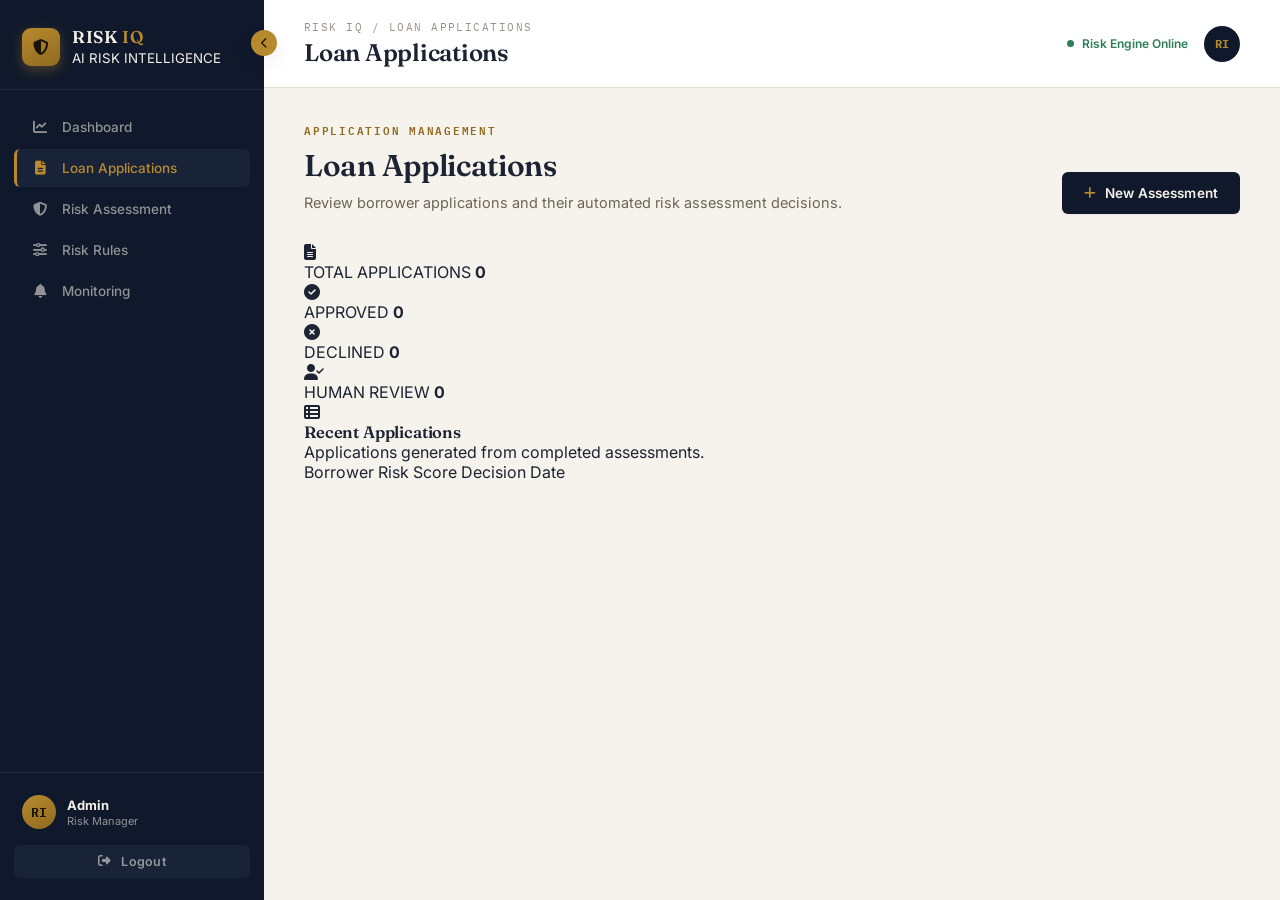
==== loan-application.html @ f52109ef "Add loan-application.html for loan management" ====
<!DOCTYPE html>
<html lang="en">
<head>
    <meta charset="UTF-8">
    <meta name="viewport" content="width=device-width, initial-scale=1.0">

    <title>Risk IQ | Loan Applications</title>

    <link rel="stylesheet" href="style.css">
    <link rel="stylesheet" href="loan-applications.css">

    <link
        rel="stylesheet"
        href="https://cdnjs.cloudflare.com/ajax/libs/font-awesome/6.7.2/css/all.min.css"
    >
</head>

<body>

<div class="app">

    <!-- SIDEBAR -->
    <aside class="sidebar">

        <div class="brand">
            <div class="brand-logo">
                <i class="fa-solid fa-shield-halved"></i>
            </div>

            <div>
                <h1>RISK <span>IQ</span></h1>
                <small>AI RISK INTELLIGENCE</small>
            </div>
        </div>

        <button
            class="sidebar-toggle"
            onclick="toggleSidebar()"
            type="button"
            aria-label="Toggle sidebar"
        >
            <i class="fa-solid fa-chevron-left"></i>
        </button>

        <nav class="navigation">

            <a href="index.html" class="nav-item">
                <i class="fa-solid fa-chart-line"></i>
                <span>Dashboard</span>
            </a>

            <a href="loan-applications.html" class="nav-item active">
                <i class="fa-solid fa-file-lines"></i>
                <span>Loan Applications</span>
            </a>

            <a href="risk-assessment.html" class="nav-item">
                <i class="fa-solid fa-shield-halved"></i>
                <span>Risk Assessment</span>
            </a>

            <a href="risk-rules.html" class="nav-item">
                <i class="fa-solid fa-sliders"></i>
                <span>Risk Rules</span>
            </a>

            <a href="monitoring.html" class="nav-item">
                <i class="fa-solid fa-bell"></i>
                <span>Monitoring</span>
            </a>

        </nav>

        <div class="sidebar-bottom">

            <div class="admin-profile">
                <div class="avatar">RI</div>

                <div>
                    <strong>Admin</strong>
                    <small>Risk Manager</small>
                </div>
            </div>

            <button
                class="logout-btn"
                onclick="RiskIQStorage.logout()"
                type="button"
            >
                <i class="fa-solid fa-right-from-bracket"></i>
                <span>Logout</span>
            </button>

        </div>

    </aside>


    <!-- MAIN CONTENT -->
    <main class="main">

        <!-- TOPBAR -->
        <header class="topbar">

            <div>
                <div class="breadcrumb">
                    RISK IQ / LOAN APPLICATIONS
                </div>

                <h2>Loan Applications</h2>
            </div>

            <div class="top-actions">

                <div class="system-status">
                    <span></span>
                    Risk Engine Online
                </div>

                <div class="top-avatar">
                    RI
                </div>

            </div>

        </header>


        <!-- CONTENT -->
        <section class="content">

            <div class="page-header">

                <div>
                    <p class="eyebrow">APPLICATION MANAGEMENT</p>

                    <h1>Loan Applications</h1>

                    <p>
                        Review borrower applications and their automated
                        risk assessment decisions.
                    </p>
                </div>

                <a
                    href="risk-assessment.html"
                    class="primary-button"
                >
                    <i class="fa-solid fa-plus"></i>
                    New Assessment
                </a>

            </div>


            <!-- SUMMARY CARDS -->
            <div class="stats-grid">

                <div class="stat-card">
                    <div class="stat-icon">
                        <i class="fa-solid fa-file-lines"></i>
                    </div>

                    <div>
                        <span class="stat-label">
                            TOTAL APPLICATIONS
                        </span>

                        <strong id="totalApplications">0</strong>
                    </div>
                </div>


                <div class="stat-card">
                    <div class="stat-icon success-icon">
                        <i class="fa-solid fa-circle-check"></i>
                    </div>

                    <div>
                        <span class="stat-label">
                            APPROVED
                        </span>

                        <strong id="approvedApplications">0</strong>
                    </div>
                </div>


                <div class="stat-card">
                    <div class="stat-icon danger-icon">
                        <i class="fa-solid fa-circle-xmark"></i>
                    </div>

                    <div>
                        <span class="stat-label">
                            DECLINED
                        </span>

                        <strong id="declinedApplications">0</strong>
                    </div>
                </div>


                <div class="stat-card">
                    <div class="stat-icon review-icon">
                        <i class="fa-solid fa-user-check"></i>
                    </div>

                    <div>
                        <span class="stat-label">
                            HUMAN REVIEW
                        </span>

                        <strong id="reviewApplications">0</strong>
                    </div>
                </div>

            </div>


            <!-- APPLICATION LIST -->
            <div class="comparison-panel">

                <div class="card-header applications-header">

                    <div class="header-icon">
                        <i class="fa-solid fa-table-list"></i>
                    </div>

                    <div>
                        <h3>Recent Applications</h3>
                        <p>
                            Applications generated from completed assessments.
                        </p>
                    </div>

                </div>


                <div class="comparison-head">

                    <span>Borrower</span>
                    <span>Risk Score</span>
                    <span>Decision</span>
                    <span>Date</span>

                </div>


                <div id="applicationList"></div>

            </div>

        </section>

    </main>

</div>


<script src="storage.js"></script>
<script src="loan-applications.js"></script>

</body>
</html>
---- style.css ----
/* =========================================================
   RISK IQ — SHARED DESIGN SYSTEM
   A risk-intelligence console for Botswana micro-lenders.
   Palette: ledger ink + parchment + a certifying gold seal.
   ========================================================= */

@import url('https://fonts.googleapis.com/css2?family=Fraunces:opsz,wght@9..144,400;9..144,500;9..144,600;9..144,700&family=Inter:wght@400;500;600;700;800&family=IBM+Plex+Mono:wght@400;500;600&display=swap');

:root {

    /* ---- surfaces ---- */
    --ink: #10192B;
    --ink-soft: #182338;
    --ink-line: rgba(244, 241, 232, 0.09);
    --ink-text: #F4F1E8;
    --ink-text-dim: rgba(244, 241, 232, 0.56);

    --paper: #F6F3EC;
    --paper-card: #FFFFFF;
    --line: #E7E1D2;
    --text: #1C2333;
    --text-soft: #6B6558;
    --text-faint: #9A9284;

    /* ---- brand / accent ---- */
    --gold: #B88A2E;
    --gold-deep: #8F6A20;
    --gold-bg: #FBF3E1;

    /* ---- risk semantics (match inline logic in JS) ---- */
    --green: #2E7D5B;
    --green-bg: #EDF7F1;
    --amber: #B88922;
    --amber-bg: #FFF8E5;
    --red: #B84040;
    --red-bg: #FFF3F3;

    /* ---- geometry ---- */
    --radius: 10px;
    --radius-sm: 6px;
    --radius-lg: 16px;
    --shadow-sm: 0 1px 2px rgba(16, 25, 43, 0.05);
    --shadow-md: 0 6px 20px rgba(16, 25, 43, 0.07);
    --shadow-lg: 0 20px 48px rgba(16, 25, 43, 0.14);

    --sidebar-w: 264px;
    --sidebar-w-collapsed: 84px;

    --font-display: 'Fraunces', Georgia, serif;
    --font-body: 'Inter', -apple-system, BlinkMacSystemFont, sans-serif;
    --font-mono: 'IBM Plex Mono', 'SFMono-Regular', Menlo, monospace;
}

* { box-sizing: border-box; }

html {
    scroll-behavior: smooth;
}

body {
    margin: 0;
    font-family: var(--font-body);
    background: var(--paper);
    color: var(--text);
    -webkit-font-smoothing: antialiased;
    text-rendering: optimizeLegibility;
}

h1, h2, h3, h4 {
    font-family: var(--font-display);
    font-weight: 600;
    color: var(--text);
    margin: 0;
    letter-spacing: -0.01em;
}

p { margin: 0; }

a { color: inherit; text-decoration: none; }

ul { margin: 0; padding: 0; list-style: none; }

button, input, select, textarea {
    font-family: inherit;
    font-size: inherit;
    color: inherit;
}

button {
    cursor: pointer;
    border: none;
    background: none;
}

::selection {
    background: var(--gold);
    color: #fff;
}

::-webkit-scrollbar { width: 10px; height: 10px; }
::-webkit-scrollbar-track { background: transparent; }
::-webkit-scrollbar-thumb {
    background: rgba(28, 35, 51, 0.18);
    border-radius: 10px;
    border: 2px solid transparent;
    background-clip: padding-box;
}
::-webkit-scrollbar-thumb:hover {
    background: rgba(28, 35, 51, 0.32);
    background-clip: padding-box;
}

:focus-visible {
    outline: 2px solid var(--gold);
    outline-offset: 2px;
    border-radius: 4px;
}

@media (prefers-reduced-motion: reduce) {
    *, *::before, *::after {
        animation-duration: 0.01ms !important;
        animation-iteration-count: 1 !important;
        transition-duration: 0.01ms !important;
        scroll-behavior: auto !important;
    }
}

/* =========================================================
   APP SHELL
   ========================================================= */

.app {
    display: flex;
    min-height: 100vh;
}

/* ---------------------------- SIDEBAR ---------------------------- */

.sidebar {
    width: var(--sidebar-w);
    flex-shrink: 0;
    background: var(--ink);
    color: var(--ink-text);
    display: flex;
    flex-direction: column;
    position: fixed;
    top: 0;
    left: 0;
    bottom: 0;
    z-index: 40;
    transition: width 0.25s ease;
    overflow: visible;
}

.sidebar.collapsed {
    width: var(--sidebar-w-collapsed);
}

.sidebar.collapsed .brand-text,
.sidebar.collapsed .nav-item span,
.sidebar.collapsed .admin-info {
    display: none;
}

.sidebar.collapsed .brand {
    justify-content: center;
    padding-inline: 0;
}

.sidebar.collapsed .nav-item {
    justify-content: center;
    padding-inline: 0;
}

.sidebar.collapsed .admin-profile {
    justify-content: center;
}

.brand {
    display: flex;
    align-items: center;
    gap: 12px;
    padding: 26px 22px 22px;
    border-bottom: 1px solid var(--ink-line);
}

.brand img {
    width: 34px;
    height: 34px;
    object-fit: contain;
}

.brand-logo {
    width: 38px;
    height: 38px;
    border-radius: 9px;
    background: linear-gradient(155deg, var(--gold) 0%, var(--gold-deep) 100%);
    display: flex;
    align-items: center;
    justify-content: center;
    font-size: 16px;
    color: #1a1305;
    flex-shrink: 0;
    box-shadow: 0 4px 12px rgba(184, 138, 46, 0.35);
}

.brand-text h1,
.brand > div > h1 {
    font-size: 17px;
    letter-spacing: 0.04em;
    color: var(--ink-text);
    white-space: nowrap;
}

.brand-text h1 span,
.brand > div > h1 span {
    color: var(--gold);
}

.brand-text small,
.brand > div > span {
    display: block;
    font-family: var(--font-mono);
    font-size: 9.5px;
    letter-spacing: 0.12em;
    color: var(--ink-text-dim);
    margin-top: 2px;
    white-space: nowrap;
}

.sidebar-toggle {
    position: absolute;
    top: 30px;
    right: -13px;
    width: 26px;
    height: 26px;
    border-radius: 50%;
    background: var(--gold);
    color: #1a1305;
    display: flex;
    align-items: center;
    justify-content: center;
    font-size: 11px;
    box-shadow: var(--shadow-md);
    transition: transform 0.2s ease;
    z-index: 5;
}

.sidebar-toggle:hover {
    transform: scale(1.08);
}

.navigation {
    display: flex;
    flex-direction: column;
    gap: 3px;
    padding: 18px 14px;
    flex: 1;
    overflow-y: auto;
}

.nav-item {
    display: flex;
    align-items: center;
    gap: 13px;
    padding: 11px 14px;
    border-radius: var(--radius-sm);
    color: var(--ink-text-dim);
    font-size: 13.5px;
    font-weight: 500;
    border-left: 3px solid transparent;
    transition: background 0.15s ease, color 0.15s ease;
    white-space: nowrap;
}

.nav-item i {
    width: 18px;
    text-align: center;
    font-size: 14px;
}

.nav-item:hover {
    background: var(--ink-soft);
    color: var(--ink-text);
}

.nav-item.active {
    background: var(--ink-soft);
    color: var(--gold);
    border-left-color: var(--gold);
}

.sidebar-bottom {
    padding: 16px 14px 22px;
    border-top: 1px solid var(--ink-line);
    display: flex;
    flex-direction: column;
    gap: 10px;
}

.admin-profile {
    display: flex;
    align-items: center;
    gap: 11px;
    padding: 6px 8px;
}

.avatar {
    width: 34px;
    height: 34px;
    border-radius: 50%;
    background: linear-gradient(155deg, var(--gold) 0%, var(--gold-deep) 100%);
    color: #1a1305;
    display: flex;
    align-items: center;
    justify-content: center;
    font-weight: 700;
    font-size: 12.5px;
    flex-shrink: 0;
    font-family: var(--font-mono);
}

.admin-info strong,
.admin-profile > div > strong {
    display: block;
    font-size: 13px;
    color: var(--ink-text);
    white-space: nowrap;
}

.admin-info small,
.admin-profile > div > small {
    display: block;
    font-size: 11px;
    color: var(--ink-text-dim);
    margin-top: 1px;
    white-space: nowrap;
}

.logout-btn {
    display: flex;
    align-items: center;
    gap: 10px;
    justify-content: center;
    padding: 9px 14px;
    border-radius: var(--radius-sm);
    background: var(--ink-soft);
    color: var(--ink-text-dim);
    font-size: 12.5px;
    font-weight: 600;
    letter-spacing: 0.02em;
    transition: background 0.15s ease, color 0.15s ease;
    width: 100%;
}

.logout-btn:hover {
    background: var(--red);
    color: #fff;
}

.sidebar.collapsed .logout-btn span { display: none; }

/* topbar logout icon-only button used in some headers */
button.logout-btn.icon-only {
    width: 38px;
    height: 38px;
    padding: 0;
    border-radius: 50%;
    background: var(--paper-card);
    border: 1px solid var(--line);
    color: var(--text-soft);
}
button.logout-btn.icon-only:hover {
    background: var(--red-bg);
    color: var(--red);
}

/* ---------------------------- MAIN ---------------------------- */

.main {
    margin-left: var(--sidebar-w);
    flex: 1;
    min-width: 0;
    transition: margin-left 0.25s ease;
    display: flex;
    flex-direction: column;
}

.main.collapsed {
    margin-left: var(--sidebar-w-collapsed);
}

.topbar {
    display: flex;
    align-items: center;
    justify-content: space-between;
    gap: 20px;
    padding: 20px 40px;
    background: var(--paper-card);
    border-bottom: 1px solid var(--line);
    position: sticky;
    top: 0;
    z-index: 20;
    flex-wrap: wrap;
}

.top-title p,
.page-title .breadcrumb,
.breadcrumb {
    font-family: var(--font-mono);
    font-size: 10.5px;
    letter-spacing: 0.14em;
    color: var(--text-faint);
    text-transform: uppercase;
    margin-bottom: 4px;
}

.top-title h2,
.page-title h2 {
    font-size: 21px;
}

.top-actions {
    display: flex;
    align-items: center;
    gap: 16px;
}

.live-status {
    display: flex;
    align-items: center;
    gap: 8px;
    font-family: var(--font-mono);
    font-size: 10.5px;
    letter-spacing: 0.1em;
    color: var(--green);
    background: var(--green-bg);
    padding: 7px 12px;
    border-radius: 20px;
    font-weight: 600;
}

.live-status span,
.live-dot {
    width: 7px;
    height: 7px;
    border-radius: 50%;
    background: var(--green);
    display: inline-block;
    box-shadow: 0 0 0 0 rgba(46, 125, 91, 0.5);
    animation: pulse-dot 2s infinite;
}

@keyframes pulse-dot {
    0% { box-shadow: 0 0 0 0 rgba(46, 125, 91, 0.45); }
    70% { box-shadow: 0 0 0 7px rgba(46, 125, 91, 0); }
    100% { box-shadow: 0 0 0 0 rgba(46, 125, 91, 0); }
}

.monitoring-status {
    display: flex;
    align-items: center;
    gap: 8px;
    font-size: 12.5px;
    font-weight: 600;
    color: var(--green);
    background: var(--green-bg);
    padding: 8px 14px;
    border-radius: 20px;
}

.top-user, .top-profile {
    display: flex;
    align-items: center;
    gap: 10px;
}

.top-user strong, .top-profile strong { display: block; font-size: 13px; }
.top-user small, .top-profile small { display: block; font-size: 11px; color: var(--text-soft); }

.top-avatar {
    width: 36px;
    height: 36px;
    border-radius: 50%;
    background: var(--ink);
    color: var(--gold);
    display: flex;
    align-items: center;
    justify-content: center;
    font-weight: 700;
    font-size: 12px;
    font-family: var(--font-mono);
}

.icon-button {
    width: 38px;
    height: 38px;
    border-radius: 50%;
    background: var(--paper);
    border: 1px solid var(--line);
    display: flex;
    align-items: center;
    justify-content: center;
    color: var(--text-soft);
    position: relative;
    transition: background 0.15s ease, color 0.15s ease, border-color 0.15s ease;
}

.icon-button:hover {
    background: var(--ink);
    color: var(--ink-text);
    border-color: var(--ink);
}

.icon-button.notification span {
    position: absolute;
    top: 8px;
    right: 9px;
    width: 7px;
    height: 7px;
    border-radius: 50%;
    background: var(--red);
}

.system-status {
    display: flex;
    align-items: center;
    gap: 8px;
    font-size: 12px;
    font-weight: 600;
    color: var(--green);
}
.system-status span {
    width: 7px;
    height: 7px;
    border-radius: 50%;
    background: var(--green);
    animation: pulse-dot 2s infinite;
}

.content {
    padding: 32px 40px 56px;
    animation: fade-up 0.4s ease both;
}

@keyframes fade-up {
    from { opacity: 0; transform: translateY(10px); }
    to { opacity: 1; transform: translateY(0); }
}

/* =========================================================
   PAGE HEADER / EYEBROW
   ========================================================= */

.eyebrow {
    font-family: var(--font-mono);
    font-size: 11px;
    letter-spacing: 0.16em;
    text-transform: uppercase;
    color: var(--gold-deep);
    margin-bottom: 8px;
    font-weight: 600;
}

.page-header {
    display: flex;
    align-items: flex-end;
    justify-content: space-between;
    gap: 24px;
    margin-bottom: 28px;
    flex-wrap: wrap;
}

.page-header h1 {
    font-size: 30px;
    margin-bottom: 8px;
}

.page-header > div > p:not(.eyebrow) {
    color: var(--text-soft);
    font-size: 14.5px;
    max-width: 560px;
    line-height: 1.55;
}

/* =========================================================
   BUTTONS
   ========================================================= */

.primary-button,
.assessment-btn,
.run-button {
    display: inline-flex;
    align-items: center;
    gap: 9px;
    background: var(--ink);
    color: var(--ink-text);
    padding: 13px 22px;
    border-radius: var(--radius-sm);
    font-size: 13.5px;
    font-weight: 600;
    letter-spacing: 0.01em;
    box-shadow: var(--shadow-sm);
    transition: transform 0.15s ease, box-shadow 0.15s ease, background 0.15s ease;
    white-space: nowrap;
}

.primary-button i, .assessment-btn i, .run-button i {
    color: var(--gold);
}

.primary-button:hover,
.assessment-btn:hover,
.run-button:hover {
    transform: translateY(-1px);
    box-shadow: var(--shadow-md);
    background: var(--ink-soft);
}

.secondary-button {
    display: inline-flex;
    align-items: center;
    gap: 8px;
    background: var(--paper-card);
    color: var(--text);
    border: 1px solid var(--line);
    padding: 12px 20px;
    border-radius: var(--radius-sm);
    font-size: 13px;
    font-weight: 600;
    transition: border-color 0.15s ease, background 0.15s ease;
}

.secondary-button:hover {
    border-color: var(--ink);
    background: var(--paper);
}

.review-button {
    width: 100%;
    display: flex;
    align-items: center;
    justify-content: center;
    gap: 9px;
    background: var(--gold-bg);
    color: var(--gold-deep);
    border: 1px solid #EBD8AC;
    padding: 12px;
    border-radius: var(--radius-sm);
    font-weight: 700;
    font-size: 13px;
    margin-top: 18px;
    transition: background 0.15s ease;
}
.review-button:hover { background: #F3E3C1; }

.view-all, .manage-link {
    display: inline-flex;
    align-items: center;
    gap: 6px;
    font-size: 12.5px;
    font-weight: 600;
    color: var(--gold-deep);
}
.view-all:hover, .manage-link:hover { text-decoration: underline; }

.manage-link {
    margin-top: 16px;
    padding-top: 16px;
    border-top: 1px solid var(--line);
    justify-content: center;
}

.delete-button {
    width: 34px;
    height: 34px;
    border-radius: 50%;
    background: var(--red-bg);
    color: var(--red);
    display: flex;
    align-items: center;
    justify-content: center;
    flex-shrink: 0;
    transition: background 0.15s ease;
}
.delete-button:hover { background: var(--red); color: #fff; }

.close-button {
    width: 30px;
    height: 30px;
    border-radius: 50%;
    background: var(--paper);
    color: var(--text-soft);
    display: flex;
    align-items: center;
    justify-content: center;
}
.close-button:hover { background: var(--line); }

.table-action, .alert-review {
    display: inline-flex;
    align-items: center;
    gap: 7px;
    font-size: 12px;
    font-weight: 700;
    color: var(--gold-deep);
    background: var(--gold-bg);
    padding: 8px 14px;
    border-radius: 20px;
    white-space: nowrap;
    transition: background 0.15s ease;
}
.table-action:hover, .alert-review:hover { background: #F3E3C1; }

/* =========================================================
   CARDS / PANELS
   ========================================================= */

.card, .panel {
    background: var(--paper-card);
    border: 1px solid var(--line);
    border-radius: var(--radius);
    box-shadow: var(--shadow-sm);
}

.panel-header, .panel-title {
    display: flex;
    align-items: flex-start;
    justify-content: space-between;
    gap: 16px;
    padding: 20px 22px 0;
}

.panel-title p, .panel-header p { color: var(--text-soft); font-size: 13px; margin-top: 3px; }

.panel-eyebrow {
    font-family: var(--font-mono);
    font-size: 10px;
    letter-spacing: 0.12em;
    text-transform: uppercase;
    color: var(--text-faint);
    margin-bottom: 4px;
}

.panel h3, .panel-title h3, .card-header h3 { font-size: 16.5px; }

/* =========================================================
   KPI GRID
   ========================================================= */

.kpi-grid {
    display: grid;
    grid-template-columns: repeat(4, 1fr);
    gap: 16px;
    margin-bottom: 26px;
}

.kpi-card {
    background: var(--paper-card);
    border: 1px solid var(--line);
    border-radius: var(--radius);
    padding: 20px 20px 18px;
    box-shadow: var(--shadow-sm);
    position: relative;
    overflow: hidden;
    transition: transform 0.18s ease, box-shadow 0.18s ease;
}

.kpi-card::before {
    content: "";
    position: absolute;
    top: 0; left: 0; right: 0;
    height: 3px;
    background: var(--gold);
}

.kpi-card:hover {
    transform: translateY(-2px);
    box-shadow: var(--shadow-md);
}

.kpi-header {
    display: flex;
    align-items: center;
    gap: 10px;
    margin-bottom: 14px;
}

.kpi-header span {
    font-family: var(--font-mono);
    font-size: 10.5px;
    letter-spacing: 0.1em;
    color: var(--text-faint);
    font-weight: 600;
}

.kpi-icon {
    width: 34px;
    height: 34px;
    border-radius: 9px;
    background: var(--gold-bg);
    color: var(--gold-deep);
    display: flex;
    align-items: center;
    justify-content: center;
    font-size: 14px;
    flex-shrink: 0;
}

.kpi-icon.approved-icon, .kpi-icon.good { background: var(--green-bg); color: var(--green); }
.kpi-icon.medium-icon, .kpi-icon.warning-icon { background: var(--amber-bg); color: var(--amber); }
.kpi-icon.high-icon, .kpi-icon.danger-icon, .kpi-icon.critical-icon { background: var(--red-bg); color: var(--red); }

.kpi-card strong, .kpi-card > div > strong {
    display: block;
    font-family: var(--font-display);
    font-size: 30px;
    font-weight: 600;
    line-height: 1;
    color: var(--text);
}

.kpi-card small, .kpi-card > div > span {
    display: block;
    color: var(--text-soft);
    font-size: 12.5px;
    margin-top: 6px;
}

/* Monitoring KPI layout variant (icon + text side by side, no header row) */
.kpi-card:has(> .kpi-icon) {
    display: flex;
    align-items: center;
    gap: 14px;
}
.kpi-card:has(> .kpi-icon) strong { font-size: 26px; }

/* Analytics KPI (loan applications / risk rules) */
.analytics-kpis {
    display: grid;
    grid-template-columns: repeat(3, 1fr);
    gap: 16px;
    margin-bottom: 28px;
}
.analytics-card {
    background: var(--paper-card);
    border: 1px solid var(--line);
    border-radius: var(--radius);
    padding: 20px;
    box-shadow: var(--shadow-sm);
}
.analytics-card span {
    display: block;
    font-family: var(--font-mono);
    font-size: 10.5px;
    letter-spacing: 0.1em;
    color: var(--text-faint);
    margin-bottom: 10px;
    font-weight: 600;
}
.analytics-card strong {
    display: block;
    font-family: var(--font-display);
    font-size: 28px;
    font-weight: 600;
}
.analytics-card small {
    display: block;
    color: var(--text-soft);
    font-size: 12px;
    margin-top: 6px;
}
.analytics-card small.positive { color: var(--green); font-weight: 600; }

/* =========================================================
   FORMS
   ========================================================= */

.form-grid {
    display: grid;
    grid-template-columns: repeat(2, 1fr);
    gap: 16px 18px;
    padding: 18px 22px 22px;
}

.form-group { display: flex; flex-direction: column; gap: 7px; }

.form-group label {
    font-size: 12.5px;
    font-weight: 600;
    color: var(--text-soft);
}

.form-group input,
.form-group select,
.form-group textarea {
    padding: 11px 13px;
    border: 1px solid var(--line);
    border-radius: var(--radius-sm);
    background: var(--paper);
    font-size: 13.5px;
    color: var(--text);
    transition: border-color 0.15s ease, background 0.15s ease, box-shadow 0.15s ease;
}

.form-group input:focus,
.form-group select:focus,
.form-group textarea:focus {
    outline: none;
    border-color: var(--gold);
    background: #fff;
    box-shadow: 0 0 0 3px rgba(184, 138, 46, 0.14);
}

.form-group textarea { resize: vertical; min-height: 70px; font-family: inherit; }

.money-input, .suffix-input {
    display: flex;
    align-items: center;
    border: 1px solid var(--line);
    border-radius: var(--radius-sm);
    background: var(--paper);
    overflow: hidden;
    transition: border-color 0.15s ease, box-shadow 0.15s ease;
}
.money-input:focus-within, .suffix-input:focus-within {
    border-color: var(--gold);
    box-shadow: 0 0 0 3px rgba(184, 138, 46, 0.14);
}
.money-input span, .suffix-input span {
    padding: 0 12px;
    font-family: var(--font-mono);
    font-size: 12.5px;
    color: var(--text-faint);
    font-weight: 600;
}
.suffix-input span { order: 2; border-left: 1px solid var(--line); padding: 11px 12px; }
.money-input input, .suffix-input input {
    border: none;
    background: none;
    padding: 11px 4px 11px 0;
    flex: 1;
    min-width: 0;
    font-size: 13.5px;
}
.money-input input:focus, .suffix-input input:focus { outline: none; box-shadow: none; }

form { margin: 0; }

/* =========================================================
   STATUS / RISK BADGES
   ========================================================= */

.status, .risk-badge {
    display: inline-flex;
    align-items: center;
    padding: 5px 11px;
    border-radius: 20px;
    font-size: 10.5px;
    font-weight: 700;
    letter-spacing: 0.04em;
    font-family: var(--font-mono);
    white-space: nowrap;
}

.status.good, .risk-badge.low-risk { background: var(--green-bg); color: var(--green); }
.status.review, .risk-badge.medium-risk { background: var(--amber-bg); color: var(--amber); }
.status.bad, .risk-badge.high-risk { background: var(--red-bg); color: var(--red); }

.status-ready {
    font-family: var(--font-mono);
    font-size: 10px;
    font-weight: 700;
    letter-spacing: 0.06em;
    color: var(--green);
    background: var(--green-bg);
    padding: 5px 10px;
    border-radius: 20px;
}

/* =========================================================
   EMPTY STATES
   ========================================================= */

.empty-state {
    display: flex;
    flex-direction: column;
    align-items: center;
    text-align: center;
    gap: 8px;
    padding: 48px 24px;
    color: var(--text-soft);
}
.empty-state i {
    font-size: 26px;
    color: var(--text-faint);
    margin-bottom: 6px;
}
.empty-state h4, .empty-state h3 { color: var(--text); font-size: 15px; }
.empty-state p { font-size: 13px; max-width: 320px; line-height: 1.5; }

/* =========================================================
   TABLE
   ========================================================= */

.table-wrapper { overflow-x: auto; }

table {
    width: 100%;
    border-collapse: collapse;
}

thead th {
    text-align: left;
    font-family: var(--font-mono);
    font-size: 10.5px;
    letter-spacing: 0.08em;
    text-transform: uppercase;
    color: var(--text-faint);
    font-weight: 600;
    padding: 14px 20px;
    border-bottom: 1px solid var(--line);
    white-space: nowrap;
}

tbody td {
    padding: 16px 20px;
    border-bottom: 1px solid var(--line);
    font-size: 13.5px;
    vertical-align: middle;
}

tbody tr {
    transition: background 0.12s ease;
}
tbody tr:hover { background: var(--paper); }
tbody tr:last-child td { border-bottom: none; }

.borrower-name { display: block; font-size: 13.5px; }
.borrower-id { display: block; color: var(--text-faint); font-size: 11px; margin-top: 2px; }
.phone-number { font-family: var(--font-mono); font-size: 12.5px; color: var(--text-soft); }

/* =========================================================
   RESPONSIVE
   ========================================================= */

@media (max-width: 1180px) {
    .kpi-grid { grid-template-columns: repeat(2, 1fr); }
    .analytics-kpis { grid-template-columns: repeat(2, 1fr); }
}

@media (max-width: 900px) {
    .sidebar {
        width: var(--sidebar-w-collapsed);
    }
    .sidebar .brand-text, .sidebar .nav-item span, .sidebar .admin-info {
        display: none;
    }
    .sidebar .brand, .sidebar .nav-item, .sidebar .admin-profile { justify-content: center; padding-inline: 0; }
    .main { margin-left: var(--sidebar-w-collapsed); }
    .topbar, .content { padding-left: 22px; padding-right: 22px; }
    .form-grid { grid-template-columns: 1fr; }
}

@media (max-width: 620px) {
    .kpi-grid, .analytics-kpis { grid-template-columns: 1fr; }
    .topbar { padding: 16px; }
    .content { padding: 22px 16px 40px; }
}
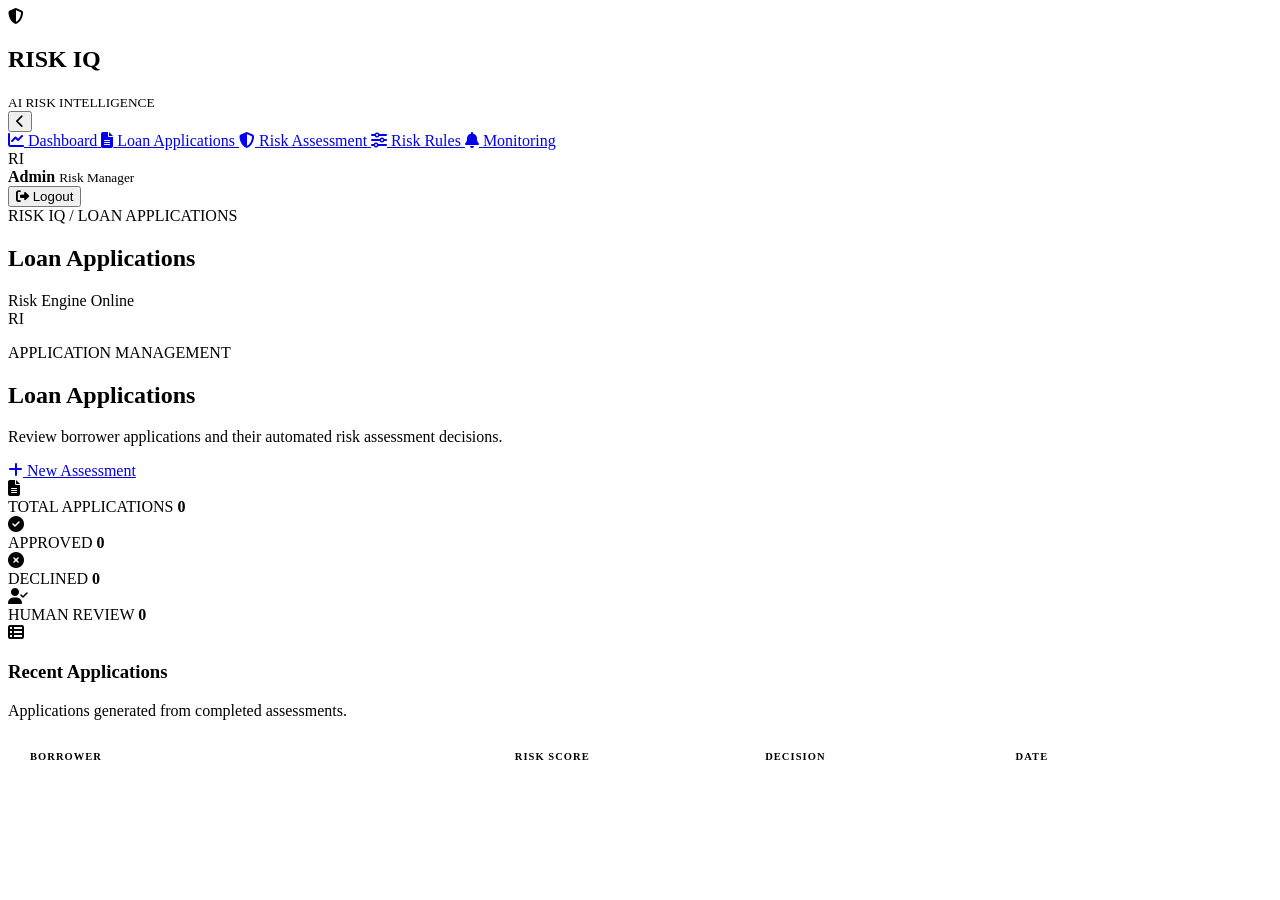
==== commit 1c4b6287: "Update stylesheet and script references in HTML" ====
--- a/loan-application.html
+++ b/loan-application.html
@@ -6,8 +6,7 @@
 
     <title>Risk IQ | Loan Applications</title>
 
-    <link rel="stylesheet" href="style.css">
-    <link rel="stylesheet" href="loan-applications.css">
+    <link rel="stylesheet" href="loan-application.css">
 
     <link
         rel="stylesheet"
@@ -259,7 +258,7 @@
 
 
 <script src="storage.js"></script>
-<script src="loan-applications.js"></script>
+<script src="loan-application.js"></script>
 
 </body>
 </html>
--- a/loan-application.css
+++ b/loan-application.css
@@ -0,0 +1,59 @@
+/* =========================================================
+   LOAN APPLICATIONS
+   ========================================================= */
+
+.comparison-panel {
+    background: var(--paper-card);
+    border: 1px solid var(--line);
+    border-radius: var(--radius);
+    box-shadow: var(--shadow-sm);
+    overflow: hidden;
+}
+
+.comparison-head,
+.comparison-row {
+    display: grid;
+    grid-template-columns: 2fr 1fr 1fr 1fr;
+    gap: 16px;
+    align-items: center;
+    padding: 15px 22px;
+}
+
+.comparison-head {
+    font-family: var(--font-mono);
+    font-size: 10.5px;
+    letter-spacing: 0.1em;
+    text-transform: uppercase;
+    color: var(--text-faint);
+    font-weight: 600;
+    border-bottom: 1px solid var(--line);
+    background: var(--paper);
+}
+
+.comparison-row {
+    border-bottom: 1px solid var(--line);
+    font-size: 13.5px;
+    transition: background 0.12s ease;
+    animation: fade-up 0.3s ease both;
+}
+.comparison-row:hover { background: var(--paper); }
+.comparison-row:last-child { border-bottom: none; }
+
+.comparison-row span:nth-child(2) {
+    font-family: var(--font-mono);
+    font-size: 12.5px;
+    color: var(--text-soft);
+}
+
+.comparison-row span:last-child {
+    color: var(--text-faint);
+    font-size: 12.5px;
+}
+
+@media (max-width: 720px) {
+    .comparison-head { display: none; }
+    .comparison-row {
+        grid-template-columns: 1fr 1fr;
+        row-gap: 8px;
+    }
+}
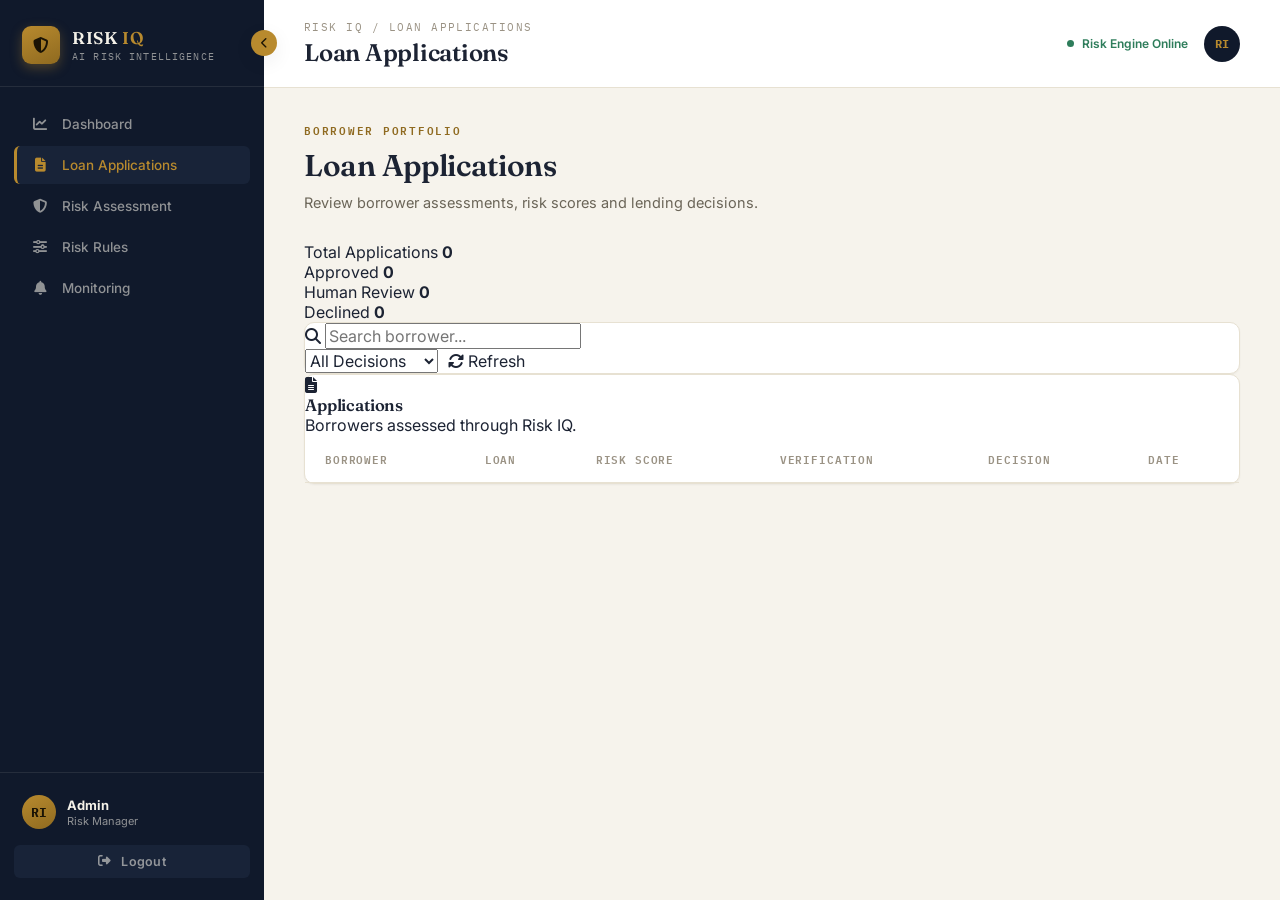
==== commit c876fd0c: "Refactor loan-application.html for consistency and clarity" ====
--- a/loan-application.html
+++ b/loan-application.html
@@ -1,93 +1,187 @@
 <!DOCTYPE html>
 <html lang="en">
+
 <head>
+
     <meta charset="UTF-8">
-    <meta name="viewport" content="width=device-width, initial-scale=1.0">
+
+    <meta
+        name="viewport"
+        content="width=device-width, initial-scale=1.0"
+    >
 
     <title>Risk IQ | Loan Applications</title>
 
-    <link rel="stylesheet" href="loan-application.css">
+    <link
+        rel="stylesheet"
+        href="style.css"
+    >
+
+    <link
+        rel="stylesheet"
+        href="loan-applications.css"
+    >
 
     <link
         rel="stylesheet"
         href="https://cdnjs.cloudflare.com/ajax/libs/font-awesome/6.7.2/css/all.min.css"
     >
+
 </head>
 
+
 <body>
 
 <div class="app">
 
+
     <!-- SIDEBAR -->
+
     <aside class="sidebar">
 
         <div class="brand">
+
             <div class="brand-logo">
+
                 <i class="fa-solid fa-shield-halved"></i>
+
             </div>
 
             <div>
-                <h1>RISK <span>IQ</span></h1>
-                <small>AI RISK INTELLIGENCE</small>
-            </div>
+
+                <h1>
+                    RISK <span>IQ</span>
+                </h1>
+
+                <span>
+                    AI RISK INTELLIGENCE
+                </span>
+
+            </div>
+
         </div>
+
 
         <button
             class="sidebar-toggle"
             onclick="toggleSidebar()"
             type="button"
-            aria-label="Toggle sidebar"
         >
+
             <i class="fa-solid fa-chevron-left"></i>
+
         </button>
 
+
         <nav class="navigation">
 
-            <a href="index.html" class="nav-item">
+            <a
+                href="index.html"
+                class="nav-item"
+            >
+
                 <i class="fa-solid fa-chart-line"></i>
-                <span>Dashboard</span>
+
+                <span>
+                    Dashboard
+                </span>
+
             </a>
 
-            <a href="loan-applications.html" class="nav-item active">
+
+            <a
+                href="loan-applications.html"
+                class="nav-item active"
+            >
+
                 <i class="fa-solid fa-file-lines"></i>
-                <span>Loan Applications</span>
+
+                <span>
+                    Loan Applications
+                </span>
+
             </a>
 
-            <a href="risk-assessment.html" class="nav-item">
+
+            <a
+                href="risk-assessment.html"
+                class="nav-item"
+            >
+
                 <i class="fa-solid fa-shield-halved"></i>
-                <span>Risk Assessment</span>
+
+                <span>
+                    Risk Assessment
+                </span>
+
             </a>
 
-            <a href="risk-rules.html" class="nav-item">
+
+            <a
+                href="risk-rules.html"
+                class="nav-item"
+            >
+
                 <i class="fa-solid fa-sliders"></i>
-                <span>Risk Rules</span>
+
+                <span>
+                    Risk Rules
+                </span>
+
             </a>
 
-            <a href="monitoring.html" class="nav-item">
+
+            <a
+                href="monitoring.html"
+                class="nav-item"
+            >
+
                 <i class="fa-solid fa-bell"></i>
-                <span>Monitoring</span>
+
+                <span>
+                    Monitoring
+                </span>
+
             </a>
 
         </nav>
 
+
         <div class="sidebar-bottom">
 
             <div class="admin-profile">
-                <div class="avatar">RI</div>
+
+                <div class="avatar">
+                    RI
+                </div>
 
                 <div>
-                    <strong>Admin</strong>
-                    <small>Risk Manager</small>
-                </div>
-            </div>
+
+                    <strong>
+                        Admin
+                    </strong>
+
+                    <small>
+                        Risk Manager
+                    </small>
+
+                </div>
+
+            </div>
+
 
             <button
                 class="logout-btn"
                 onclick="RiskIQStorage.logout()"
                 type="button"
             >
+
                 <i class="fa-solid fa-right-from-bracket"></i>
-                <span>Logout</span>
+
+                <span>
+                    Logout
+                </span>
+
             </button>
 
         </div>
@@ -95,26 +189,36 @@
     </aside>
 
 
-    <!-- MAIN CONTENT -->
+
+    <!-- MAIN -->
+
     <main class="main">
 
-        <!-- TOPBAR -->
         <header class="topbar">
 
             <div>
+
                 <div class="breadcrumb">
                     RISK IQ / LOAN APPLICATIONS
                 </div>
 
-                <h2>Loan Applications</h2>
-            </div>
+                <h2>
+                    Loan Applications
+                </h2>
+
+            </div>
+
 
             <div class="top-actions">
 
                 <div class="system-status">
+
                     <span></span>
+
                     Risk Engine Online
-                </div>
+
+                </div>
+
 
                 <div class="top-avatar">
                     RI
@@ -125,128 +229,219 @@
         </header>
 
 
-        <!-- CONTENT -->
+
         <section class="content">
 
             <div class="page-header">
 
                 <div>
-                    <p class="eyebrow">APPLICATION MANAGEMENT</p>
-
-                    <h1>Loan Applications</h1>
+
+                    <p class="eyebrow">
+                        BORROWER PORTFOLIO
+                    </p>
+
+                    <h1>
+                        Loan Applications
+                    </h1>
 
                     <p>
-                        Review borrower applications and their automated
-                        risk assessment decisions.
+                        Review borrower assessments, risk scores and lending decisions.
                     </p>
-                </div>
-
-                <a
-                    href="risk-assessment.html"
-                    class="primary-button"
-                >
-                    <i class="fa-solid fa-plus"></i>
-                    New Assessment
-                </a>
-
-            </div>
-
-
-            <!-- SUMMARY CARDS -->
-            <div class="stats-grid">
-
-                <div class="stat-card">
-                    <div class="stat-icon">
+
+                </div>
+
+            </div>
+
+
+
+            <!-- STATISTICS -->
+
+            <div class="application-stats">
+
+                <div class="application-stat">
+
+                    <span>
+                        Total Applications
+                    </span>
+
+                    <strong id="totalApplications">
+                        0
+                    </strong>
+
+                </div>
+
+
+                <div class="application-stat">
+
+                    <span>
+                        Approved
+                    </span>
+
+                    <strong id="approvedApplications">
+                        0
+                    </strong>
+
+                </div>
+
+
+                <div class="application-stat">
+
+                    <span>
+                        Human Review
+                    </span>
+
+                    <strong id="reviewApplications">
+                        0
+                    </strong>
+
+                </div>
+
+
+                <div class="application-stat">
+
+                    <span>
+                        Declined
+                    </span>
+
+                    <strong id="declinedApplications">
+                        0
+                    </strong>
+
+                </div>
+
+            </div>
+
+
+
+            <!-- FILTER -->
+
+            <div class="card filter-card">
+
+                <div class="filter-row">
+
+                    <div class="search-box">
+
+                        <i class="fa-solid fa-search"></i>
+
+                        <input
+                            type="text"
+                            id="searchInput"
+                            placeholder="Search borrower..."
+                        >
+
+                    </div>
+
+
+                    <select id="decisionFilter">
+
+                        <option value="all">
+                            All Decisions
+                        </option>
+
+                        <option value="APPROVED">
+                            Approved
+                        </option>
+
+                        <option value="HUMAN REVIEW">
+                            Human Review
+                        </option>
+
+                        <option value="DECLINED">
+                            Declined
+                        </option>
+
+                    </select>
+
+
+                    <button
+                        class="refresh-button"
+                        id="refreshButton"
+                        type="button"
+                    >
+
+                        <i class="fa-solid fa-rotate"></i>
+
+                        Refresh
+
+                    </button>
+
+                </div>
+
+            </div>
+
+
+
+            <!-- APPLICATIONS -->
+
+            <div class="card">
+
+                <div class="card-header">
+
+                    <div class="header-icon">
+
                         <i class="fa-solid fa-file-lines"></i>
+
                     </div>
 
                     <div>
-                        <span class="stat-label">
-                            TOTAL APPLICATIONS
-                        </span>
-
-                        <strong id="totalApplications">0</strong>
+
+                        <h3>
+                            Applications
+                        </h3>
+
+                        <p>
+                            Borrowers assessed through Risk IQ.
+                        </p>
+
                     </div>
-                </div>
-
-
-                <div class="stat-card">
-                    <div class="stat-icon success-icon">
-                        <i class="fa-solid fa-circle-check"></i>
-                    </div>
-
-                    <div>
-                        <span class="stat-label">
-                            APPROVED
-                        </span>
-
-                        <strong id="approvedApplications">0</strong>
-                    </div>
-                </div>
-
-
-                <div class="stat-card">
-                    <div class="stat-icon danger-icon">
-                        <i class="fa-solid fa-circle-xmark"></i>
-                    </div>
-
-                    <div>
-                        <span class="stat-label">
-                            DECLINED
-                        </span>
-
-                        <strong id="declinedApplications">0</strong>
-                    </div>
-                </div>
-
-
-                <div class="stat-card">
-                    <div class="stat-icon review-icon">
-                        <i class="fa-solid fa-user-check"></i>
-                    </div>
-
-                    <div>
-                        <span class="stat-label">
-                            HUMAN REVIEW
-                        </span>
-
-                        <strong id="reviewApplications">0</strong>
-                    </div>
-                </div>
-
-            </div>
-
-
-            <!-- APPLICATION LIST -->
-            <div class="comparison-panel">
-
-                <div class="card-header applications-header">
-
-                    <div class="header-icon">
-                        <i class="fa-solid fa-table-list"></i>
-                    </div>
-
-                    <div>
-                        <h3>Recent Applications</h3>
-                        <p>
-                            Applications generated from completed assessments.
-                        </p>
-                    </div>
-
-                </div>
-
-
-                <div class="comparison-head">
-
-                    <span>Borrower</span>
-                    <span>Risk Score</span>
-                    <span>Decision</span>
-                    <span>Date</span>
-
-                </div>
-
-
-                <div id="applicationList"></div>
+
+                </div>
+
+
+                <div class="table-wrapper">
+
+                    <table>
+
+                        <thead>
+
+                            <tr>
+
+                                <th>
+                                    BORROWER
+                                </th>
+
+                                <th>
+                                    LOAN
+                                </th>
+
+                                <th>
+                                    RISK SCORE
+                                </th>
+
+                                <th>
+                                    VERIFICATION
+                                </th>
+
+                                <th>
+                                    DECISION
+                                </th>
+
+                                <th>
+                                    DATE
+                                </th>
+
+                            </tr>
+
+                        </thead>
+
+
+                        <tbody
+                            id="applicationsTable"
+                        ></tbody>
+
+                    </table>
+
+                </div>
 
             </div>
 
@@ -258,7 +453,27 @@
 
 
 <script src="storage.js"></script>
-<script src="loan-application.js"></script>
+
+<script src="loan-applications.js"></script>
+
+
+<script>
+
+function toggleSidebar() {
+
+    document
+        .querySelector(".sidebar")
+        .classList.toggle("collapsed");
+
+
+    document
+        .querySelector(".main")
+        .classList.toggle("collapsed");
+
+}
+
+</script>
 
 </body>
+
 </html>
--- a/style.css
+++ b/style.css
@@ -0,0 +1,1069 @@
+/* =========================================================
+   RISK IQ — SHARED DESIGN SYSTEM
+   A risk-intelligence console for Botswana micro-lenders.
+   Palette: ledger ink + parchment + a certifying gold seal.
+   ========================================================= */
+
+@import url('https://fonts.googleapis.com/css2?family=Fraunces:opsz,wght@9..144,400;9..144,500;9..144,600;9..144,700&family=Inter:wght@400;500;600;700;800&family=IBM+Plex+Mono:wght@400;500;600&display=swap');
+
+:root {
+
+    /* ---- surfaces ---- */
+    --ink: #10192B;
+    --ink-soft: #182338;
+    --ink-line: rgba(244, 241, 232, 0.09);
+    --ink-text: #F4F1E8;
+    --ink-text-dim: rgba(244, 241, 232, 0.56);
+
+    --paper: #F6F3EC;
+    --paper-card: #FFFFFF;
+    --line: #E7E1D2;
+    --text: #1C2333;
+    --text-soft: #6B6558;
+    --text-faint: #9A9284;
+
+    /* ---- brand / accent ---- */
+    --gold: #B88A2E;
+    --gold-deep: #8F6A20;
+    --gold-bg: #FBF3E1;
+
+    /* ---- risk semantics (match inline logic in JS) ---- */
+    --green: #2E7D5B;
+    --green-bg: #EDF7F1;
+    --amber: #B88922;
+    --amber-bg: #FFF8E5;
+    --red: #B84040;
+    --red-bg: #FFF3F3;
+
+    /* ---- geometry ---- */
+    --radius: 10px;
+    --radius-sm: 6px;
+    --radius-lg: 16px;
+    --shadow-sm: 0 1px 2px rgba(16, 25, 43, 0.05);
+    --shadow-md: 0 6px 20px rgba(16, 25, 43, 0.07);
+    --shadow-lg: 0 20px 48px rgba(16, 25, 43, 0.14);
+
+    --sidebar-w: 264px;
+    --sidebar-w-collapsed: 84px;
+
+    --font-display: 'Fraunces', Georgia, serif;
+    --font-body: 'Inter', -apple-system, BlinkMacSystemFont, sans-serif;
+    --font-mono: 'IBM Plex Mono', 'SFMono-Regular', Menlo, monospace;
+}
+
+* { box-sizing: border-box; }
+
+html {
+    scroll-behavior: smooth;
+}
+
+body {
+    margin: 0;
+    font-family: var(--font-body);
+    background: var(--paper);
+    color: var(--text);
+    -webkit-font-smoothing: antialiased;
+    text-rendering: optimizeLegibility;
+}
+
+h1, h2, h3, h4 {
+    font-family: var(--font-display);
+    font-weight: 600;
+    color: var(--text);
+    margin: 0;
+    letter-spacing: -0.01em;
+}
+
+p { margin: 0; }
+
+a { color: inherit; text-decoration: none; }
+
+ul { margin: 0; padding: 0; list-style: none; }
+
+button, input, select, textarea {
+    font-family: inherit;
+    font-size: inherit;
+    color: inherit;
+}
+
+button {
+    cursor: pointer;
+    border: none;
+    background: none;
+}
+
+::selection {
+    background: var(--gold);
+    color: #fff;
+}
+
+::-webkit-scrollbar { width: 10px; height: 10px; }
+::-webkit-scrollbar-track { background: transparent; }
+::-webkit-scrollbar-thumb {
+    background: rgba(28, 35, 51, 0.18);
+    border-radius: 10px;
+    border: 2px solid transparent;
+    background-clip: padding-box;
+}
+::-webkit-scrollbar-thumb:hover {
+    background: rgba(28, 35, 51, 0.32);
+    background-clip: padding-box;
+}
+
+:focus-visible {
+    outline: 2px solid var(--gold);
+    outline-offset: 2px;
+    border-radius: 4px;
+}
+
+@media (prefers-reduced-motion: reduce) {
+    *, *::before, *::after {
+        animation-duration: 0.01ms !important;
+        animation-iteration-count: 1 !important;
+        transition-duration: 0.01ms !important;
+        scroll-behavior: auto !important;
+    }
+}
+
+/* =========================================================
+   APP SHELL
+   ========================================================= */
+
+.app {
+    display: flex;
+    min-height: 100vh;
+}
+
+/* ---------------------------- SIDEBAR ---------------------------- */
+
+.sidebar {
+    width: var(--sidebar-w);
+    flex-shrink: 0;
+    background: var(--ink);
+    color: var(--ink-text);
+    display: flex;
+    flex-direction: column;
+    position: fixed;
+    top: 0;
+    left: 0;
+    bottom: 0;
+    z-index: 40;
+    transition: width 0.25s ease;
+    overflow: visible;
+}
+
+.sidebar.collapsed {
+    width: var(--sidebar-w-collapsed);
+}
+
+.sidebar.collapsed .brand-text,
+.sidebar.collapsed .nav-item span,
+.sidebar.collapsed .admin-info {
+    display: none;
+}
+
+.sidebar.collapsed .brand {
+    justify-content: center;
+    padding-inline: 0;
+}
+
+.sidebar.collapsed .nav-item {
+    justify-content: center;
+    padding-inline: 0;
+}
+
+.sidebar.collapsed .admin-profile {
+    justify-content: center;
+}
+
+.brand {
+    display: flex;
+    align-items: center;
+    gap: 12px;
+    padding: 26px 22px 22px;
+    border-bottom: 1px solid var(--ink-line);
+}
+
+.brand img {
+    width: 34px;
+    height: 34px;
+    object-fit: contain;
+}
+
+.brand-logo {
+    width: 38px;
+    height: 38px;
+    border-radius: 9px;
+    background: linear-gradient(155deg, var(--gold) 0%, var(--gold-deep) 100%);
+    display: flex;
+    align-items: center;
+    justify-content: center;
+    font-size: 16px;
+    color: #1a1305;
+    flex-shrink: 0;
+    box-shadow: 0 4px 12px rgba(184, 138, 46, 0.35);
+}
+
+.brand-text h1,
+.brand > div > h1 {
+    font-size: 17px;
+    letter-spacing: 0.04em;
+    color: var(--ink-text);
+    white-space: nowrap;
+}
+
+.brand-text h1 span,
+.brand > div > h1 span {
+    color: var(--gold);
+}
+
+.brand-text small,
+.brand > div > span {
+    display: block;
+    font-family: var(--font-mono);
+    font-size: 9.5px;
+    letter-spacing: 0.12em;
+    color: var(--ink-text-dim);
+    margin-top: 2px;
+    white-space: nowrap;
+}
+
+.sidebar-toggle {
+    position: absolute;
+    top: 30px;
+    right: -13px;
+    width: 26px;
+    height: 26px;
+    border-radius: 50%;
+    background: var(--gold);
+    color: #1a1305;
+    display: flex;
+    align-items: center;
+    justify-content: center;
+    font-size: 11px;
+    box-shadow: var(--shadow-md);
+    transition: transform 0.2s ease;
+    z-index: 5;
+}
+
+.sidebar-toggle:hover {
+    transform: scale(1.08);
+}
+
+.navigation {
+    display: flex;
+    flex-direction: column;
+    gap: 3px;
+    padding: 18px 14px;
+    flex: 1;
+    overflow-y: auto;
+}
+
+.nav-item {
+    display: flex;
+    align-items: center;
+    gap: 13px;
+    padding: 11px 14px;
+    border-radius: var(--radius-sm);
+    color: var(--ink-text-dim);
+    font-size: 13.5px;
+    font-weight: 500;
+    border-left: 3px solid transparent;
+    transition: background 0.15s ease, color 0.15s ease;
+    white-space: nowrap;
+}
+
+.nav-item i {
+    width: 18px;
+    text-align: center;
+    font-size: 14px;
+}
+
+.nav-item:hover {
+    background: var(--ink-soft);
+    color: var(--ink-text);
+}
+
+.nav-item.active {
+    background: var(--ink-soft);
+    color: var(--gold);
+    border-left-color: var(--gold);
+}
+
+.sidebar-bottom {
+    padding: 16px 14px 22px;
+    border-top: 1px solid var(--ink-line);
+    display: flex;
+    flex-direction: column;
+    gap: 10px;
+}
+
+.admin-profile {
+    display: flex;
+    align-items: center;
+    gap: 11px;
+    padding: 6px 8px;
+}
+
+.avatar {
+    width: 34px;
+    height: 34px;
+    border-radius: 50%;
+    background: linear-gradient(155deg, var(--gold) 0%, var(--gold-deep) 100%);
+    color: #1a1305;
+    display: flex;
+    align-items: center;
+    justify-content: center;
+    font-weight: 700;
+    font-size: 12.5px;
+    flex-shrink: 0;
+    font-family: var(--font-mono);
+}
+
+.admin-info strong,
+.admin-profile > div > strong {
+    display: block;
+    font-size: 13px;
+    color: var(--ink-text);
+    white-space: nowrap;
+}
+
+.admin-info small,
+.admin-profile > div > small {
+    display: block;
+    font-size: 11px;
+    color: var(--ink-text-dim);
+    margin-top: 1px;
+    white-space: nowrap;
+}
+
+.logout-btn {
+    display: flex;
+    align-items: center;
+    gap: 10px;
+    justify-content: center;
+    padding: 9px 14px;
+    border-radius: var(--radius-sm);
+    background: var(--ink-soft);
+    color: var(--ink-text-dim);
+    font-size: 12.5px;
+    font-weight: 600;
+    letter-spacing: 0.02em;
+    transition: background 0.15s ease, color 0.15s ease;
+    width: 100%;
+}
+
+.logout-btn:hover {
+    background: var(--red);
+    color: #fff;
+}
+
+.sidebar.collapsed .logout-btn span { display: none; }
+
+/* topbar logout icon-only button used in some headers */
+button.logout-btn.icon-only {
+    width: 38px;
+    height: 38px;
+    padding: 0;
+    border-radius: 50%;
+    background: var(--paper-card);
+    border: 1px solid var(--line);
+    color: var(--text-soft);
+}
+button.logout-btn.icon-only:hover {
+    background: var(--red-bg);
+    color: var(--red);
+}
+
+/* ---------------------------- MAIN ---------------------------- */
+
+.main {
+    margin-left: var(--sidebar-w);
+    flex: 1;
+    min-width: 0;
+    transition: margin-left 0.25s ease;
+    display: flex;
+    flex-direction: column;
+}
+
+.main.collapsed {
+    margin-left: var(--sidebar-w-collapsed);
+}
+
+.topbar {
+    display: flex;
+    align-items: center;
+    justify-content: space-between;
+    gap: 20px;
+    padding: 20px 40px;
+    background: var(--paper-card);
+    border-bottom: 1px solid var(--line);
+    position: sticky;
+    top: 0;
+    z-index: 20;
+    flex-wrap: wrap;
+}
+
+.top-title p,
+.page-title .breadcrumb,
+.breadcrumb {
+    font-family: var(--font-mono);
+    font-size: 10.5px;
+    letter-spacing: 0.14em;
+    color: var(--text-faint);
+    text-transform: uppercase;
+    margin-bottom: 4px;
+}
+
+.top-title h2,
+.page-title h2 {
+    font-size: 21px;
+}
+
+.top-actions {
+    display: flex;
+    align-items: center;
+    gap: 16px;
+}
+
+.live-status {
+    display: flex;
+    align-items: center;
+    gap: 8px;
+    font-family: var(--font-mono);
+    font-size: 10.5px;
+    letter-spacing: 0.1em;
+    color: var(--green);
+    background: var(--green-bg);
+    padding: 7px 12px;
+    border-radius: 20px;
+    font-weight: 600;
+}
+
+.live-status span,
+.live-dot {
+    width: 7px;
+    height: 7px;
+    border-radius: 50%;
+    background: var(--green);
+    display: inline-block;
+    box-shadow: 0 0 0 0 rgba(46, 125, 91, 0.5);
+    animation: pulse-dot 2s infinite;
+}
+
+@keyframes pulse-dot {
+    0% { box-shadow: 0 0 0 0 rgba(46, 125, 91, 0.45); }
+    70% { box-shadow: 0 0 0 7px rgba(46, 125, 91, 0); }
+    100% { box-shadow: 0 0 0 0 rgba(46, 125, 91, 0); }
+}
+
+.monitoring-status {
+    display: flex;
+    align-items: center;
+    gap: 8px;
+    font-size: 12.5px;
+    font-weight: 600;
+    color: var(--green);
+    background: var(--green-bg);
+    padding: 8px 14px;
+    border-radius: 20px;
+}
+
+.top-user, .top-profile {
+    display: flex;
+    align-items: center;
+    gap: 10px;
+}
+
+.top-user strong, .top-profile strong { display: block; font-size: 13px; }
+.top-user small, .top-profile small { display: block; font-size: 11px; color: var(--text-soft); }
+
+.top-avatar {
+    width: 36px;
+    height: 36px;
+    border-radius: 50%;
+    background: var(--ink);
+    color: var(--gold);
+    display: flex;
+    align-items: center;
+    justify-content: center;
+    font-weight: 700;
+    font-size: 12px;
+    font-family: var(--font-mono);
+}
+
+.icon-button {
+    width: 38px;
+    height: 38px;
+    border-radius: 50%;
+    background: var(--paper);
+    border: 1px solid var(--line);
+    display: flex;
+    align-items: center;
+    justify-content: center;
+    color: var(--text-soft);
+    position: relative;
+    transition: background 0.15s ease, color 0.15s ease, border-color 0.15s ease;
+}
+
+.icon-button:hover {
+    background: var(--ink);
+    color: var(--ink-text);
+    border-color: var(--ink);
+}
+
+.icon-button.notification span {
+    position: absolute;
+    top: 8px;
+    right: 9px;
+    width: 7px;
+    height: 7px;
+    border-radius: 50%;
+    background: var(--red);
+}
+
+.system-status {
+    display: flex;
+    align-items: center;
+    gap: 8px;
+    font-size: 12px;
+    font-weight: 600;
+    color: var(--green);
+}
+.system-status span {
+    width: 7px;
+    height: 7px;
+    border-radius: 50%;
+    background: var(--green);
+    animation: pulse-dot 2s infinite;
+}
+
+.content {
+    padding: 32px 40px 56px;
+    animation: fade-up 0.4s ease both;
+}
+
+@keyframes fade-up {
+    from { opacity: 0; transform: translateY(10px); }
+    to { opacity: 1; transform: translateY(0); }
+}
+
+/* =========================================================
+   PAGE HEADER / EYEBROW
+   ========================================================= */
+
+.eyebrow {
+    font-family: var(--font-mono);
+    font-size: 11px;
+    letter-spacing: 0.16em;
+    text-transform: uppercase;
+    color: var(--gold-deep);
+    margin-bottom: 8px;
+    font-weight: 600;
+}
+
+.page-header {
+    display: flex;
+    align-items: flex-end;
+    justify-content: space-between;
+    gap: 24px;
+    margin-bottom: 28px;
+    flex-wrap: wrap;
+}
+
+.page-header h1 {
+    font-size: 30px;
+    margin-bottom: 8px;
+}
+
+.page-header > div > p:not(.eyebrow) {
+    color: var(--text-soft);
+    font-size: 14.5px;
+    max-width: 560px;
+    line-height: 1.55;
+}
+
+/* =========================================================
+   BUTTONS
+   ========================================================= */
+
+.primary-button,
+.assessment-btn,
+.run-button {
+    display: inline-flex;
+    align-items: center;
+    gap: 9px;
+    background: var(--ink);
+    color: var(--ink-text);
+    padding: 13px 22px;
+    border-radius: var(--radius-sm);
+    font-size: 13.5px;
+    font-weight: 600;
+    letter-spacing: 0.01em;
+    box-shadow: var(--shadow-sm);
+    transition: transform 0.15s ease, box-shadow 0.15s ease, background 0.15s ease;
+    white-space: nowrap;
+}
+
+.primary-button i, .assessment-btn i, .run-button i {
+    color: var(--gold);
+}
+
+.primary-button:hover,
+.assessment-btn:hover,
+.run-button:hover {
+    transform: translateY(-1px);
+    box-shadow: var(--shadow-md);
+    background: var(--ink-soft);
+}
+
+.secondary-button {
+    display: inline-flex;
+    align-items: center;
+    gap: 8px;
+    background: var(--paper-card);
+    color: var(--text);
+    border: 1px solid var(--line);
+    padding: 12px 20px;
+    border-radius: var(--radius-sm);
+    font-size: 13px;
+    font-weight: 600;
+    transition: border-color 0.15s ease, background 0.15s ease;
+}
+
+.secondary-button:hover {
+    border-color: var(--ink);
+    background: var(--paper);
+}
+
+.review-button {
+    width: 100%;
+    display: flex;
+    align-items: center;
+    justify-content: center;
+    gap: 9px;
+    background: var(--gold-bg);
+    color: var(--gold-deep);
+    border: 1px solid #EBD8AC;
+    padding: 12px;
+    border-radius: var(--radius-sm);
+    font-weight: 700;
+    font-size: 13px;
+    margin-top: 18px;
+    transition: background 0.15s ease;
+}
+.review-button:hover { background: #F3E3C1; }
+
+.view-all, .manage-link {
+    display: inline-flex;
+    align-items: center;
+    gap: 6px;
+    font-size: 12.5px;
+    font-weight: 600;
+    color: var(--gold-deep);
+}
+.view-all:hover, .manage-link:hover { text-decoration: underline; }
+
+.manage-link {
+    margin-top: 16px;
+    padding-top: 16px;
+    border-top: 1px solid var(--line);
+    justify-content: center;
+}
+
+.delete-button {
+    width: 34px;
+    height: 34px;
+    border-radius: 50%;
+    background: var(--red-bg);
+    color: var(--red);
+    display: flex;
+    align-items: center;
+    justify-content: center;
+    flex-shrink: 0;
+    transition: background 0.15s ease;
+}
+.delete-button:hover { background: var(--red); color: #fff; }
+
+.close-button {
+    width: 30px;
+    height: 30px;
+    border-radius: 50%;
+    background: var(--paper);
+    color: var(--text-soft);
+    display: flex;
+    align-items: center;
+    justify-content: center;
+}
+.close-button:hover { background: var(--line); }
+
+.table-action, .alert-review {
+    display: inline-flex;
+    align-items: center;
+    gap: 7px;
+    font-size: 12px;
+    font-weight: 700;
+    color: var(--gold-deep);
+    background: var(--gold-bg);
+    padding: 8px 14px;
+    border-radius: 20px;
+    white-space: nowrap;
+    transition: background 0.15s ease;
+}
+.table-action:hover, .alert-review:hover { background: #F3E3C1; }
+
+/* =========================================================
+   CARDS / PANELS
+   ========================================================= */
+
+.card, .panel {
+    background: var(--paper-card);
+    border: 1px solid var(--line);
+    border-radius: var(--radius);
+    box-shadow: var(--shadow-sm);
+}
+
+.panel-header, .panel-title {
+    display: flex;
+    align-items: flex-start;
+    justify-content: space-between;
+    gap: 16px;
+    padding: 20px 22px 0;
+}
+
+.panel-title p, .panel-header p { color: var(--text-soft); font-size: 13px; margin-top: 3px; }
+
+.panel-eyebrow {
+    font-family: var(--font-mono);
+    font-size: 10px;
+    letter-spacing: 0.12em;
+    text-transform: uppercase;
+    color: var(--text-faint);
+    margin-bottom: 4px;
+}
+
+.panel h3, .panel-title h3, .card-header h3 { font-size: 16.5px; }
+
+/* =========================================================
+   KPI GRID
+   ========================================================= */
+
+.kpi-grid {
+    display: grid;
+    grid-template-columns: repeat(4, 1fr);
+    gap: 16px;
+    margin-bottom: 26px;
+}
+
+.kpi-card {
+    background: var(--paper-card);
+    border: 1px solid var(--line);
+    border-radius: var(--radius);
+    padding: 20px 20px 18px;
+    box-shadow: var(--shadow-sm);
+    position: relative;
+    overflow: hidden;
+    transition: transform 0.18s ease, box-shadow 0.18s ease;
+}
+
+.kpi-card::before {
+    content: "";
+    position: absolute;
+    top: 0; left: 0; right: 0;
+    height: 3px;
+    background: var(--gold);
+}
+
+.kpi-card:hover {
+    transform: translateY(-2px);
+    box-shadow: var(--shadow-md);
+}
+
+.kpi-header {
+    display: flex;
+    align-items: center;
+    gap: 10px;
+    margin-bottom: 14px;
+}
+
+.kpi-header span {
+    font-family: var(--font-mono);
+    font-size: 10.5px;
+    letter-spacing: 0.1em;
+    color: var(--text-faint);
+    font-weight: 600;
+}
+
+.kpi-icon {
+    width: 34px;
+    height: 34px;
+    border-radius: 9px;
+    background: var(--gold-bg);
+    color: var(--gold-deep);
+    display: flex;
+    align-items: center;
+    justify-content: center;
+    font-size: 14px;
+    flex-shrink: 0;
+}
+
+.kpi-icon.approved-icon, .kpi-icon.good { background: var(--green-bg); color: var(--green); }
+.kpi-icon.medium-icon, .kpi-icon.warning-icon { background: var(--amber-bg); color: var(--amber); }
+.kpi-icon.high-icon, .kpi-icon.danger-icon, .kpi-icon.critical-icon { background: var(--red-bg); color: var(--red); }
+
+.kpi-card strong, .kpi-card > div > strong {
+    display: block;
+    font-family: var(--font-display);
+    font-size: 30px;
+    font-weight: 600;
+    line-height: 1;
+    color: var(--text);
+}
+
+.kpi-card small, .kpi-card > div > span {
+    display: block;
+    color: var(--text-soft);
+    font-size: 12.5px;
+    margin-top: 6px;
+}
+
+/* Monitoring KPI layout variant (icon + text side by side, no header row) */
+.kpi-card:has(> .kpi-icon) {
+    display: flex;
+    align-items: center;
+    gap: 14px;
+}
+.kpi-card:has(> .kpi-icon) strong { font-size: 26px; }
+
+/* Analytics KPI (loan applications / risk rules) */
+.analytics-kpis {
+    display: grid;
+    grid-template-columns: repeat(3, 1fr);
+    gap: 16px;
+    margin-bottom: 28px;
+}
+.analytics-card {
+    background: var(--paper-card);
+    border: 1px solid var(--line);
+    border-radius: var(--radius);
+    padding: 20px;
+    box-shadow: var(--shadow-sm);
+}
+.analytics-card span {
+    display: block;
+    font-family: var(--font-mono);
+    font-size: 10.5px;
+    letter-spacing: 0.1em;
+    color: var(--text-faint);
+    margin-bottom: 10px;
+    font-weight: 600;
+}
+.analytics-card strong {
+    display: block;
+    font-family: var(--font-display);
+    font-size: 28px;
+    font-weight: 600;
+}
+.analytics-card small {
+    display: block;
+    color: var(--text-soft);
+    font-size: 12px;
+    margin-top: 6px;
+}
+.analytics-card small.positive { color: var(--green); font-weight: 600; }
+
+/* =========================================================
+   FORMS
+   ========================================================= */
+
+.form-grid {
+    display: grid;
+    grid-template-columns: repeat(2, 1fr);
+    gap: 16px 18px;
+    padding: 18px 22px 22px;
+}
+
+.form-group { display: flex; flex-direction: column; gap: 7px; }
+
+.form-group label {
+    font-size: 12.5px;
+    font-weight: 600;
+    color: var(--text-soft);
+}
+
+.form-group input,
+.form-group select,
+.form-group textarea {
+    padding: 11px 13px;
+    border: 1px solid var(--line);
+    border-radius: var(--radius-sm);
+    background: var(--paper);
+    font-size: 13.5px;
+    color: var(--text);
+    transition: border-color 0.15s ease, background 0.15s ease, box-shadow 0.15s ease;
+}
+
+.form-group input:focus,
+.form-group select:focus,
+.form-group textarea:focus {
+    outline: none;
+    border-color: var(--gold);
+    background: #fff;
+    box-shadow: 0 0 0 3px rgba(184, 138, 46, 0.14);
+}
+
+.form-group textarea { resize: vertical; min-height: 70px; font-family: inherit; }
+
+.money-input, .suffix-input {
+    display: flex;
+    align-items: center;
+    border: 1px solid var(--line);
+    border-radius: var(--radius-sm);
+    background: var(--paper);
+    overflow: hidden;
+    transition: border-color 0.15s ease, box-shadow 0.15s ease;
+}
+.money-input:focus-within, .suffix-input:focus-within {
+    border-color: var(--gold);
+    box-shadow: 0 0 0 3px rgba(184, 138, 46, 0.14);
+}
+.money-input span, .suffix-input span {
+    padding: 0 12px;
+    font-family: var(--font-mono);
+    font-size: 12.5px;
+    color: var(--text-faint);
+    font-weight: 600;
+}
+.suffix-input span { order: 2; border-left: 1px solid var(--line); padding: 11px 12px; }
+.money-input input, .suffix-input input {
+    border: none;
+    background: none;
+    padding: 11px 4px 11px 0;
+    flex: 1;
+    min-width: 0;
+    font-size: 13.5px;
+}
+.money-input input:focus, .suffix-input input:focus { outline: none; box-shadow: none; }
+
+form { margin: 0; }
+
+/* =========================================================
+   STATUS / RISK BADGES
+   ========================================================= */
+
+.status, .risk-badge {
+    display: inline-flex;
+    align-items: center;
+    padding: 5px 11px;
+    border-radius: 20px;
+    font-size: 10.5px;
+    font-weight: 700;
+    letter-spacing: 0.04em;
+    font-family: var(--font-mono);
+    white-space: nowrap;
+}
+
+.status.good, .risk-badge.low-risk { background: var(--green-bg); color: var(--green); }
+.status.review, .risk-badge.medium-risk { background: var(--amber-bg); color: var(--amber); }
+.status.bad, .risk-badge.high-risk { background: var(--red-bg); color: var(--red); }
+
+.status-ready {
+    font-family: var(--font-mono);
+    font-size: 10px;
+    font-weight: 700;
+    letter-spacing: 0.06em;
+    color: var(--green);
+    background: var(--green-bg);
+    padding: 5px 10px;
+    border-radius: 20px;
+}
+
+/* =========================================================
+   EMPTY STATES
+   ========================================================= */
+
+.empty-state {
+    display: flex;
+    flex-direction: column;
+    align-items: center;
+    text-align: center;
+    gap: 8px;
+    padding: 48px 24px;
+    color: var(--text-soft);
+}
+.empty-state i {
+    font-size: 26px;
+    color: var(--text-faint);
+    margin-bottom: 6px;
+}
+.empty-state h4, .empty-state h3 { color: var(--text); font-size: 15px; }
+.empty-state p { font-size: 13px; max-width: 320px; line-height: 1.5; }
+
+/* =========================================================
+   TABLE
+   ========================================================= */
+
+.table-wrapper { overflow-x: auto; }
+
+table {
+    width: 100%;
+    border-collapse: collapse;
+}
+
+thead th {
+    text-align: left;
+    font-family: var(--font-mono);
+    font-size: 10.5px;
+    letter-spacing: 0.08em;
+    text-transform: uppercase;
+    color: var(--text-faint);
+    font-weight: 600;
+    padding: 14px 20px;
+    border-bottom: 1px solid var(--line);
+    white-space: nowrap;
+}
+
+tbody td {
+    padding: 16px 20px;
+    border-bottom: 1px solid var(--line);
+    font-size: 13.5px;
+    vertical-align: middle;
+}
+
+tbody tr {
+    transition: background 0.12s ease;
+}
+tbody tr:hover { background: var(--paper); }
+tbody tr:last-child td { border-bottom: none; }
+
+.borrower-name { display: block; font-size: 13.5px; }
+.borrower-id { display: block; color: var(--text-faint); font-size: 11px; margin-top: 2px; }
+.phone-number { font-family: var(--font-mono); font-size: 12.5px; color: var(--text-soft); }
+
+/* =========================================================
+   RESPONSIVE
+   ========================================================= */
+
+@media (max-width: 1180px) {
+    .kpi-grid { grid-template-columns: repeat(2, 1fr); }
+    .analytics-kpis { grid-template-columns: repeat(2, 1fr); }
+}
+
+@media (max-width: 900px) {
+    .sidebar {
+        width: var(--sidebar-w-collapsed);
+    }
+    .sidebar .brand-text, .sidebar .nav-item span, .sidebar .admin-info {
+        display: none;
+    }
+    .sidebar .brand, .sidebar .nav-item, .sidebar .admin-profile { justify-content: center; padding-inline: 0; }
+    .main { margin-left: var(--sidebar-w-collapsed); }
+    .topbar, .content { padding-left: 22px; padding-right: 22px; }
+    .form-grid { grid-template-columns: 1fr; }
+}
+
+@media (max-width: 620px) {
+    .kpi-grid, .analytics-kpis { grid-template-columns: 1fr; }
+    .topbar { padding: 16px; }
+    .content { padding: 22px 16px 40px; }
+}
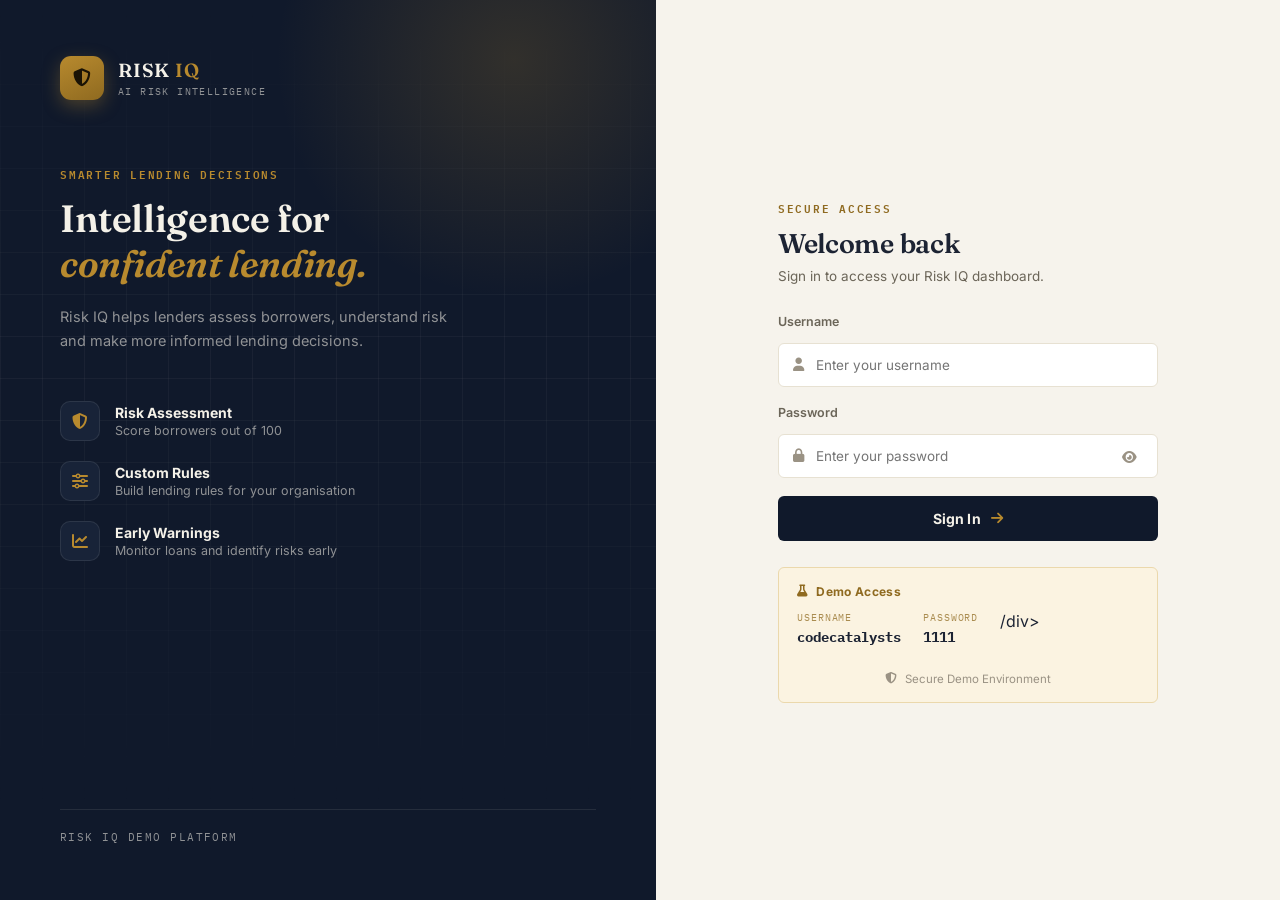
==== commit d2af995f: "Add styles and update loan application layout" ====
--- a/loan-application.html
+++ b/loan-application.html
@@ -14,12 +14,7 @@
 
     <link
         rel="stylesheet"
-        href="style.css"
-    >
-
-    <link
-        rel="stylesheet"
-        href="loan-applications.css"
+        href="loan-application.css"
     >
 
     <link
@@ -27,6 +22,278 @@
         href="https://cdnjs.cloudflare.com/ajax/libs/font-awesome/6.7.2/css/all.min.css"
     >
 
+    <style>
+
+        .applications-header {
+            display: flex;
+            justify-content: space-between;
+            align-items: center;
+            margin-bottom: 25px;
+        }
+
+        .refresh-btn {
+            border: 1px solid #ddd;
+            background: white;
+            padding: 11px 17px;
+            border-radius: 5px;
+            cursor: pointer;
+        }
+
+        .application-stats {
+            display: grid;
+            grid-template-columns: repeat(4, 1fr);
+            gap: 18px;
+            margin-bottom: 25px;
+        }
+
+        .application-stat {
+            background: white;
+            border: 1px solid #e7e7e7;
+            border-radius: 8px;
+            padding: 20px;
+        }
+
+        .application-stat small {
+            display: block;
+            color: #777;
+            margin-bottom: 8px;
+        }
+
+        .application-stat strong {
+            font-size: 25px;
+        }
+
+        .applications-card {
+            background: white;
+            border: 1px solid #e7e7e7;
+            border-radius: 8px;
+            overflow: hidden;
+        }
+
+        .applications-card-header {
+            padding: 22px;
+            border-bottom: 1px solid #eee;
+        }
+
+        .applications-card-header h3 {
+            margin: 0 0 5px;
+        }
+
+        .applications-card-header p {
+            margin: 0;
+            color: #777;
+        }
+
+        .application-table {
+            width: 100%;
+            border-collapse: collapse;
+        }
+
+        .application-table th {
+            text-align: left;
+            padding: 15px 18px;
+            background: #fafafa;
+            color: #777;
+            font-size: 11px;
+            letter-spacing: 1px;
+            text-transform: uppercase;
+        }
+
+        .application-table td {
+            padding: 18px;
+            border-top: 1px solid #eee;
+            font-size: 14px;
+        }
+
+        .borrower strong {
+            display: block;
+            color: #252735;
+        }
+
+        .borrower small {
+            color: #888;
+        }
+
+        .score {
+            font-weight: 700;
+        }
+
+        .risk-badge,
+        .decision-badge,
+        .verification-badge {
+            display: inline-block;
+            padding: 6px 10px;
+            border-radius: 20px;
+            font-size: 11px;
+            font-weight: 700;
+            white-space: nowrap;
+        }
+
+        .low-risk {
+            background: #e8f5ee;
+            color: #26734d;
+        }
+
+        .medium-risk {
+            background: #fff3dc;
+            color: #9a6b16;
+        }
+
+        .high-risk {
+            background: #fdeaea;
+            color: #a63d3d;
+        }
+
+        .approved {
+            background: #e8f5ee;
+            color: #26734d;
+        }
+
+        .declined {
+            background: #fdeaea;
+            color: #a63d3d;
+        }
+
+        .review {
+            background: #fff3dc;
+            color: #9a6b16;
+        }
+
+        .verified {
+            background: #e8f5ee;
+            color: #26734d;
+        }
+
+        .not-verified {
+            background: #fdeaea;
+            color: #a63d3d;
+        }
+
+        .view-btn {
+            border: 1px solid #ddd;
+            background: white;
+            padding: 8px 12px;
+            border-radius: 5px;
+            cursor: pointer;
+            color: #555;
+        }
+
+        .empty-state {
+            text-align: center;
+            padding: 70px 20px;
+            color: #777;
+        }
+
+        .empty-state i {
+            font-size: 40px;
+            color: #c99a45;
+            margin-bottom: 15px;
+        }
+
+        .empty-state h3 {
+            color: #333;
+        }
+
+        /* DETAILS MODAL */
+
+        .modal {
+            display: none;
+            position: fixed;
+            inset: 0;
+            background: rgba(8, 11, 25, 0.65);
+            align-items: center;
+            justify-content: center;
+            z-index: 1000;
+            padding: 20px;
+        }
+
+        .modal.show {
+            display: flex;
+        }
+
+        .modal-box {
+            background: white;
+            width: 100%;
+            max-width: 650px;
+            max-height: 85vh;
+            overflow-y: auto;
+            border-radius: 8px;
+            padding: 28px;
+        }
+
+        .modal-header {
+            display: flex;
+            justify-content: space-between;
+            align-items: center;
+            margin-bottom: 20px;
+        }
+
+        .modal-header h3 {
+            margin: 0;
+        }
+
+        .close-modal {
+            border: none;
+            background: transparent;
+            font-size: 22px;
+            cursor: pointer;
+        }
+
+        .detail-grid {
+            display: grid;
+            grid-template-columns: 1fr 1fr;
+            gap: 15px;
+        }
+
+        .detail {
+            background: #f8f8f8;
+            padding: 14px;
+            border-radius: 5px;
+        }
+
+        .detail small {
+            display: block;
+            color: #888;
+            margin-bottom: 5px;
+        }
+
+        .detail strong {
+            color: #252735;
+        }
+
+        .reason-box {
+            margin-top: 20px;
+            background: #fafafa;
+            padding: 18px;
+            border-radius: 6px;
+        }
+
+        .reason-box h4 {
+            margin-top: 0;
+        }
+
+        .reason-box li {
+            margin-bottom: 8px;
+        }
+
+        @media (max-width: 1000px) {
+
+            .application-table {
+                min-width: 1000px;
+            }
+
+            .applications-card {
+                overflow-x: auto;
+            }
+
+            .application-stats {
+                grid-template-columns: 1fr 1fr;
+            }
+
+        }
+
+    </style>
+
 </head>
 
 
@@ -34,7 +301,6 @@
 
 <div class="app">
 
-
     <!-- SIDEBAR -->
 
     <aside class="sidebar">
@@ -42,9 +308,7 @@
         <div class="brand">
 
             <div class="brand-logo">
-
                 <i class="fa-solid fa-shield-halved"></i>
-
             </div>
 
             <div>
@@ -189,7 +453,6 @@
     </aside>
 
 
-
     <!-- MAIN -->
 
     <main class="main">
@@ -229,7 +492,6 @@
         </header>
 
 
-
         <section class="content">
 
             <div class="page-header">
@@ -237,7 +499,7 @@
                 <div>
 
                     <p class="eyebrow">
-                        BORROWER PORTFOLIO
+                        LENDING PORTFOLIO
                     </p>
 
                     <h1>
@@ -245,7 +507,7 @@
                     </h1>
 
                     <p>
-                        Review borrower assessments, risk scores and lending decisions.
+                        Review borrower assessments and lending decisions.
                     </p>
 
                 </div>
@@ -253,16 +515,46 @@
             </div>
 
 
-
-            <!-- STATISTICS -->
+            <!-- HEADER -->
+
+            <div class="applications-header">
+
+                <div>
+
+                    <strong>
+                        Application Overview
+                    </strong>
+
+                    <p>
+                        Applications generated from Risk IQ assessments.
+                    </p>
+
+                </div>
+
+
+                <button
+                    class="refresh-btn"
+                    onclick="loadApplications()"
+                >
+
+                    <i class="fa-solid fa-rotate"></i>
+
+                    Refresh
+
+                </button>
+
+            </div>
+
+
+            <!-- STATS -->
 
             <div class="application-stats">
 
                 <div class="application-stat">
 
-                    <span>
+                    <small>
                         Total Applications
-                    </span>
+                    </small>
 
                     <strong id="totalApplications">
                         0
@@ -273,9 +565,9 @@
 
                 <div class="application-stat">
 
-                    <span>
+                    <small>
                         Approved
-                    </span>
+                    </small>
 
                     <strong id="approvedApplications">
                         0
@@ -286,9 +578,9 @@
 
                 <div class="application-stat">
 
-                    <span>
+                    <small>
                         Human Review
-                    </span>
+                    </small>
 
                     <strong id="reviewApplications">
                         0
@@ -299,9 +591,9 @@
 
                 <div class="application-stat">
 
-                    <span>
+                    <small>
                         Declined
-                    </span>
+                    </small>
 
                     <strong id="declinedApplications">
                         0
@@ -312,165 +604,625 @@
             </div>
 
 
-
-            <!-- FILTER -->
-
-            <div class="card filter-card">
-
-                <div class="filter-row">
-
-                    <div class="search-box">
-
-                        <i class="fa-solid fa-search"></i>
-
-                        <input
-                            type="text"
-                            id="searchInput"
-                            placeholder="Search borrower..."
-                        >
+            <!-- APPLICATIONS -->
+
+            <div class="applications-card">
+
+                <div class="applications-card-header">
+
+                    <h3>
+                        Recent Applications
+                    </h3>
+
+                    <p>
+                        Latest borrower risk assessments.
+                    </p>
+
+                </div>
+
+
+                <div id="applicationsContainer"></div>
+
+            </div>
+
+        </section>
+
+    </main>
+
+</div>
+
+
+<!-- DETAILS MODAL -->
+
+<div
+    class="modal"
+    id="detailsModal"
+>
+
+    <div class="modal-box">
+
+        <div class="modal-header">
+
+            <h3>
+                Application Details
+            </h3>
+
+            <button
+                class="close-modal"
+                onclick="closeDetails()"
+            >
+                ×
+            </button>
+
+        </div>
+
+
+        <div
+            id="detailsContent"
+        ></div>
+
+    </div>
+
+</div>
+
+
+<script src="storage.js"></script>
+
+
+<script>
+
+    RiskIQStorage.protectPage();
+
+
+    function loadApplications() {
+
+        const applications =
+            RiskIQStorage.getApplications();
+
+
+        const container =
+            document.getElementById(
+                "applicationsContainer"
+            );
+
+
+        let approved = 0;
+
+        let review = 0;
+
+        let declined = 0;
+
+
+        applications.forEach(function(application) {
+
+            if (application.decision === "APPROVED") {
+                approved++;
+            }
+
+            else if (
+                application.decision === "DECLINED"
+            ) {
+                declined++;
+            }
+
+            else {
+                review++;
+            }
+
+        });
+
+
+        document.getElementById(
+            "totalApplications"
+        ).textContent =
+            applications.length;
+
+
+        document.getElementById(
+            "approvedApplications"
+        ).textContent =
+            approved;
+
+
+        document.getElementById(
+            "reviewApplications"
+        ).textContent =
+            review;
+
+
+        document.getElementById(
+            "declinedApplications"
+        ).textContent =
+            declined;
+
+
+        container.innerHTML = "";
+
+
+        if (applications.length === 0) {
+
+            container.innerHTML = `
+
+                <div class="empty-state">
+
+                    <i class="fa-solid fa-file-circle-plus"></i>
+
+                    <h3>
+                        No loan applications yet
+                    </h3>
+
+                    <p>
+                        Completed borrower assessments will appear here.
+                    </p>
+
+                </div>
+
+            `;
+
+            return;
+
+        }
+
+
+        const table =
+            document.createElement("table");
+
+
+        table.className =
+            "application-table";
+
+
+        table.innerHTML = `
+
+            <thead>
+
+                <tr>
+
+                    <th>
+                        Borrower
+                    </th>
+
+                    <th>
+                        Loan
+                    </th>
+
+                    <th>
+                        Risk Score
+                    </th>
+
+                    <th>
+                        Risk Level
+                    </th>
+
+                    <th>
+                        Verification
+                    </th>
+
+                    <th>
+                        Decision
+                    </th>
+
+                    <th>
+                        Date
+                    </th>
+
+                    <th>
+                        Action
+                    </th>
+
+                </tr>
+
+            </thead>
+
+            <tbody></tbody>
+
+        `;
+
+
+        const tbody =
+            table.querySelector("tbody");
+
+
+        applications.forEach(function(application) {
+
+            const score =
+                Number(application.riskScore) || 0;
+
+
+            let riskClass = "high-risk";
+
+            let riskText = "HIGH RISK";
+
+
+            if (score >= 75) {
+
+                riskClass = "low-risk";
+
+                riskText = "LOW RISK";
+
+            }
+
+            else if (score >= 50) {
+
+                riskClass = "medium-risk";
+
+                riskText = "MEDIUM RISK";
+
+            }
+
+
+            let decisionClass =
+                "review";
+
+
+            if (
+                application.decision ===
+                "APPROVED"
+            ) {
+
+                decisionClass = "approved";
+
+            }
+
+            else if (
+                application.decision ===
+                "DECLINED"
+            ) {
+
+                decisionClass = "declined";
+
+            }
+
+
+            const verificationClass =
+                application.verificationStatus ===
+                "VERIFIED"
+                    ? "verified"
+                    : "not-verified";
+
+
+            const date =
+                application.createdAt
+                    ? new Date(
+                        application.createdAt
+                    ).toLocaleDateString()
+                    : "—";
+
+
+            const row =
+                document.createElement("tr");
+
+
+            row.innerHTML = `
+
+                <td>
+
+                    <div class="borrower">
+
+                        <strong>
+                            ${escapeHtml(
+                                application.fullName ||
+                                "Unknown"
+                            )}
+                        </strong>
+
+                        <small>
+                            ${escapeHtml(
+                                application.idNumber ||
+                                "No ID"
+                            )}
+                        </small>
 
                     </div>
 
-
-                    <select id="decisionFilter">
-
-                        <option value="all">
-                            All Decisions
-                        </option>
-
-                        <option value="APPROVED">
-                            Approved
-                        </option>
-
-                        <option value="HUMAN REVIEW">
-                            Human Review
-                        </option>
-
-                        <option value="DECLINED">
-                            Declined
-                        </option>
-
-                    </select>
-
+                </td>
+
+
+                <td>
+
+                    P${Number(
+                        application.loanAmount || 0
+                    ).toLocaleString()}
+
+                </td>
+
+
+                <td>
+
+                    <span class="score">
+                        ${score}/100
+                    </span>
+
+                </td>
+
+
+                <td>
+
+                    <span
+                        class="risk-badge ${riskClass}"
+                    >
+                        ${riskText}
+                    </span>
+
+                </td>
+
+
+                <td>
+
+                    <span
+                        class="verification-badge ${verificationClass}"
+                    >
+
+                        ${
+                            application.verificationStatus ||
+                            "REQUIRES REVIEW"
+                        }
+
+                    </span>
+
+                </td>
+
+
+                <td>
+
+                    <span
+                        class="decision-badge ${decisionClass}"
+                    >
+
+                        ${
+                            application.decision ||
+                            "HUMAN REVIEW"
+                        }
+
+                    </span>
+
+                </td>
+
+
+                <td>
+                    ${date}
+                </td>
+
+
+                <td>
 
                     <button
-                        class="refresh-button"
-                        id="refreshButton"
-                        type="button"
+                        class="view-btn"
+                        onclick="viewApplication(${application.id})"
                     >
 
-                        <i class="fa-solid fa-rotate"></i>
-
-                        Refresh
+                        <i class="fa-solid fa-eye"></i>
+
+                        View
 
                     </button>
 
+                </td>
+
+            `;
+
+
+            tbody.appendChild(row);
+
+        });
+
+
+        container.appendChild(table);
+
+    }
+
+
+    function viewApplication(id) {
+
+        const applications =
+            RiskIQStorage.getApplications();
+
+
+        const application =
+            applications.find(
+                app =>
+                    Number(app.id) === Number(id)
+            );
+
+
+        if (!application) return;
+
+
+        const reasons =
+            application.reasoning || [];
+
+
+        const reasonHTML =
+            reasons.map(
+                reason =>
+                    `<li>${escapeHtml(reason)}</li>`
+            ).join("");
+
+
+        document.getElementById(
+            "detailsContent"
+        ).innerHTML = `
+
+            <div class="detail-grid">
+
+                <div class="detail">
+
+                    <small>
+                        Borrower
+                    </small>
+
+                    <strong>
+                        ${escapeHtml(
+                            application.fullName
+                        )}
+                    </strong>
+
+                </div>
+
+
+                <div class="detail">
+
+                    <small>
+                        ID Number
+                    </small>
+
+                    <strong>
+                        ${escapeHtml(
+                            application.idNumber
+                        )}
+                    </strong>
+
+                </div>
+
+
+                <div class="detail">
+
+                    <small>
+                        Employment
+                    </small>
+
+                    <strong>
+                        ${escapeHtml(
+                            application.employmentStatus
+                        )}
+                    </strong>
+
+                </div>
+
+
+                <div class="detail">
+
+                    <small>
+                        Monthly Income
+                    </small>
+
+                    <strong>
+                        P${Number(
+                            application.monthlyIncome || 0
+                        ).toLocaleString()}
+                    </strong>
+
+                </div>
+
+
+                <div class="detail">
+
+                    <small>
+                        Monthly Debt
+                    </small>
+
+                    <strong>
+                        P${Number(
+                            application.monthlyDebt || 0
+                        ).toLocaleString()}
+                    </strong>
+
+                </div>
+
+
+                <div class="detail">
+
+                    <small>
+                        Loan Amount
+                    </small>
+
+                    <strong>
+                        P${Number(
+                            application.loanAmount || 0
+                        ).toLocaleString()}
+                    </strong>
+
+                </div>
+
+
+                <div class="detail">
+
+                    <small>
+                        Risk Score
+                    </small>
+
+                    <strong>
+                        ${application.riskScore}/100
+                    </strong>
+
+                </div>
+
+
+                <div class="detail">
+
+                    <small>
+                        Decision
+                    </small>
+
+                    <strong>
+                        ${application.decision}
+                    </strong>
+
                 </div>
 
             </div>
 
 
-
-            <!-- APPLICATIONS -->
-
-            <div class="card">
-
-                <div class="card-header">
-
-                    <div class="header-icon">
-
-                        <i class="fa-solid fa-file-lines"></i>
-
-                    </div>
-
-                    <div>
-
-                        <h3>
-                            Applications
-                        </h3>
-
-                        <p>
-                            Borrowers assessed through Risk IQ.
-                        </p>
-
-                    </div>
-
-                </div>
-
-
-                <div class="table-wrapper">
-
-                    <table>
-
-                        <thead>
-
-                            <tr>
-
-                                <th>
-                                    BORROWER
-                                </th>
-
-                                <th>
-                                    LOAN
-                                </th>
-
-                                <th>
-                                    RISK SCORE
-                                </th>
-
-                                <th>
-                                    VERIFICATION
-                                </th>
-
-                                <th>
-                                    DECISION
-                                </th>
-
-                                <th>
-                                    DATE
-                                </th>
-
-                            </tr>
-
-                        </thead>
-
-
-                        <tbody
-                            id="applicationsTable"
-                        ></tbody>
-
-                    </table>
-
-                </div>
+            <div class="reason-box">
+
+                <h4>
+                    <i class="fa-solid fa-brain"></i>
+                    Risk Assessment Reasoning
+                </h4>
+
+                <ul>
+                    ${reasonHTML}
+                </ul>
 
             </div>
 
-        </section>
-
-    </main>
-
-</div>
-
-
-<script src="storage.js"></script>
-
-<script src="loan-applications.js"></script>
-
-
-<script>
-
-function toggleSidebar() {
-
-    document
-        .querySelector(".sidebar")
-        .classList.toggle("collapsed");
-
-
-    document
-        .querySelector(".main")
-        .classList.toggle("collapsed");
-
-}
+        `;
+
+
+        document.getElementById(
+            "detailsModal"
+        ).classList.add("show");
+
+    }
+
+
+    function closeDetails() {
+
+        document.getElementById(
+            "detailsModal"
+        ).classList.remove("show");
+
+    }
+
+
+    function escapeHtml(text) {
+
+        const div =
+            document.createElement("div");
+
+        div.textContent =
+            text ?? "";
+
+        return div.innerHTML;
+
+    }
+
+
+    function toggleSidebar() {
+
+        document
+            .querySelector(".sidebar")
+            .classList.toggle("collapsed");
+
+
+        document
+            .querySelector(".main")
+            .classList.toggle("collapsed");
+
+    }
+
+
+    loadApplications();
 
 </script>
 
--- a/loan-application.css
+++ b/loan-application.css
@@ -0,0 +1,59 @@
+/* =========================================================
+   LOAN APPLICATIONS
+   ========================================================= */
+
+.comparison-panel {
+    background: var(--paper-card);
+    border: 1px solid var(--line);
+    border-radius: var(--radius);
+    box-shadow: var(--shadow-sm);
+    overflow: hidden;
+}
+
+.comparison-head,
+.comparison-row {
+    display: grid;
+    grid-template-columns: 2fr 1fr 1fr 1fr;
+    gap: 16px;
+    align-items: center;
+    padding: 15px 22px;
+}
+
+.comparison-head {
+    font-family: var(--font-mono);
+    font-size: 10.5px;
+    letter-spacing: 0.1em;
+    text-transform: uppercase;
+    color: var(--text-faint);
+    font-weight: 600;
+    border-bottom: 1px solid var(--line);
+    background: var(--paper);
+}
+
+.comparison-row {
+    border-bottom: 1px solid var(--line);
+    font-size: 13.5px;
+    transition: background 0.12s ease;
+    animation: fade-up 0.3s ease both;
+}
+.comparison-row:hover { background: var(--paper); }
+.comparison-row:last-child { border-bottom: none; }
+
+.comparison-row span:nth-child(2) {
+    font-family: var(--font-mono);
+    font-size: 12.5px;
+    color: var(--text-soft);
+}
+
+.comparison-row span:last-child {
+    color: var(--text-faint);
+    font-size: 12.5px;
+}
+
+@media (max-width: 720px) {
+    .comparison-head { display: none; }
+    .comparison-row {
+        grid-template-columns: 1fr 1fr;
+        row-gap: 8px;
+    }
+}
